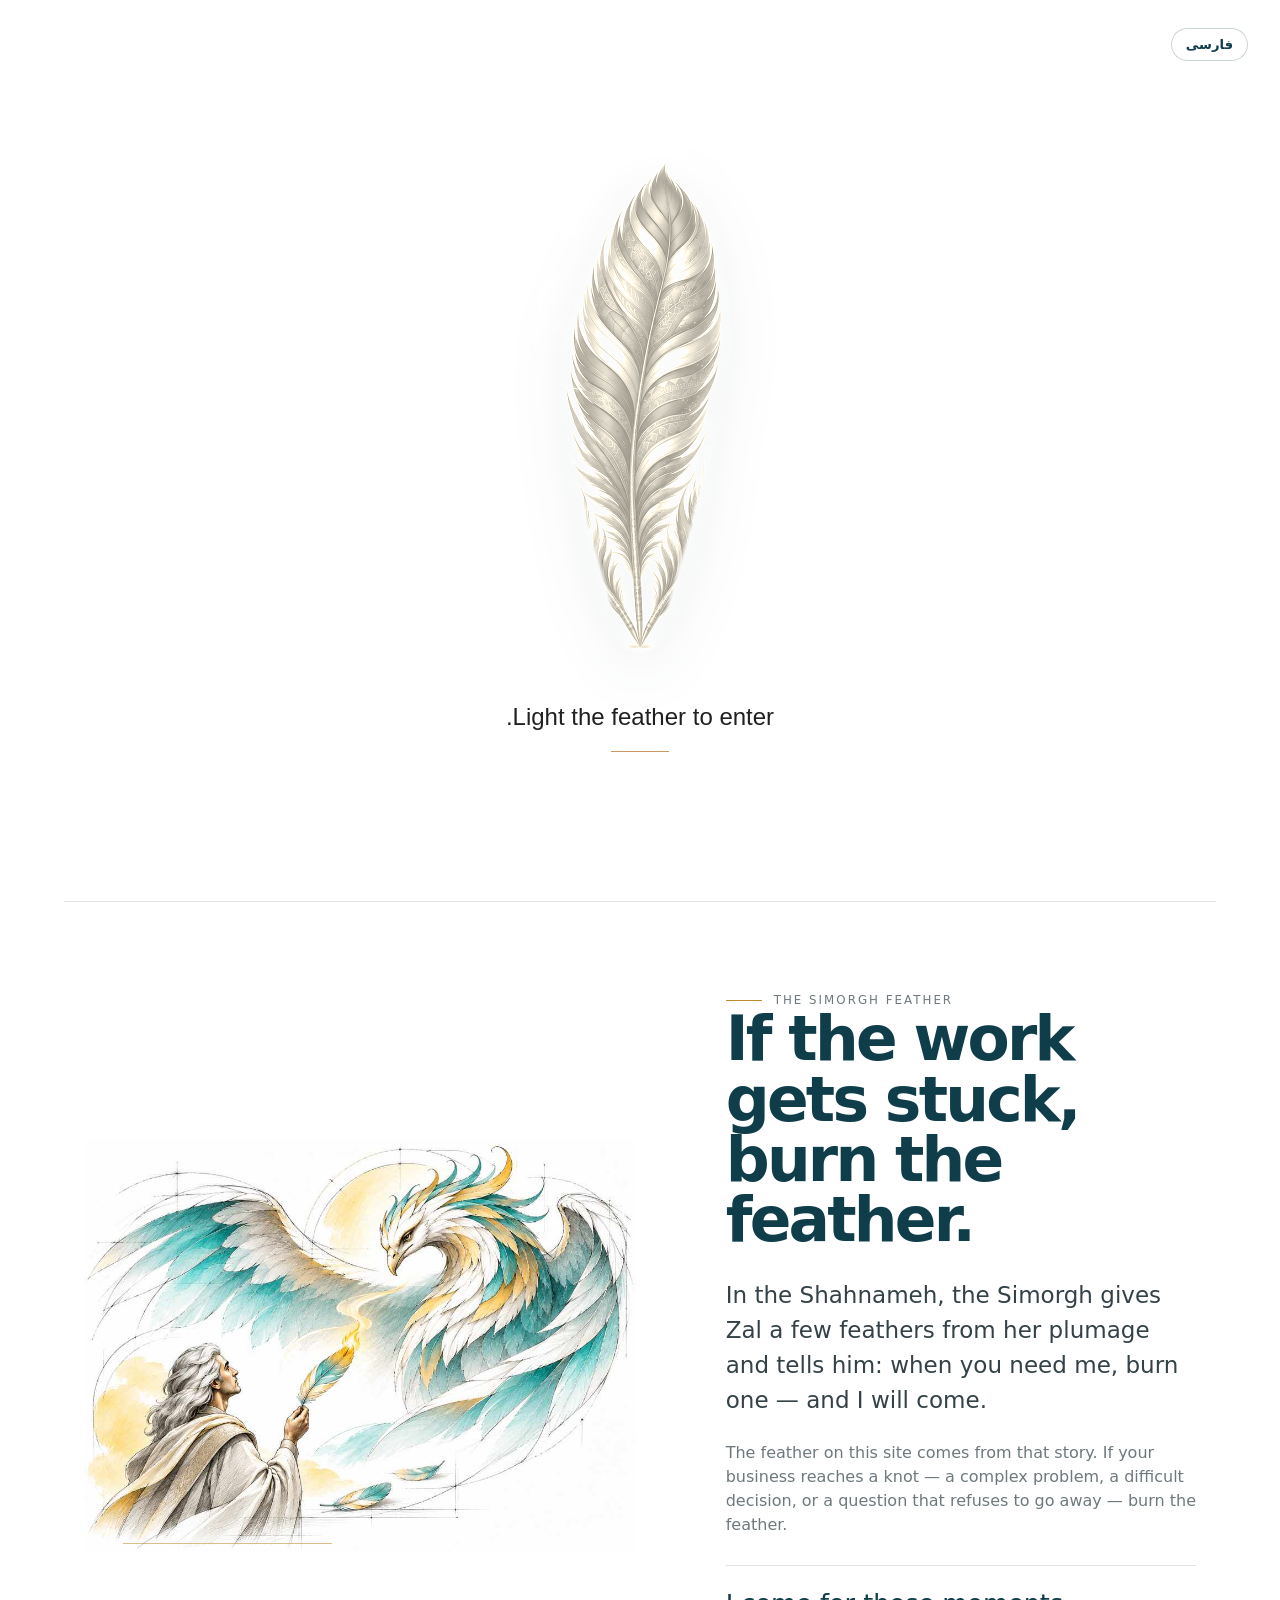
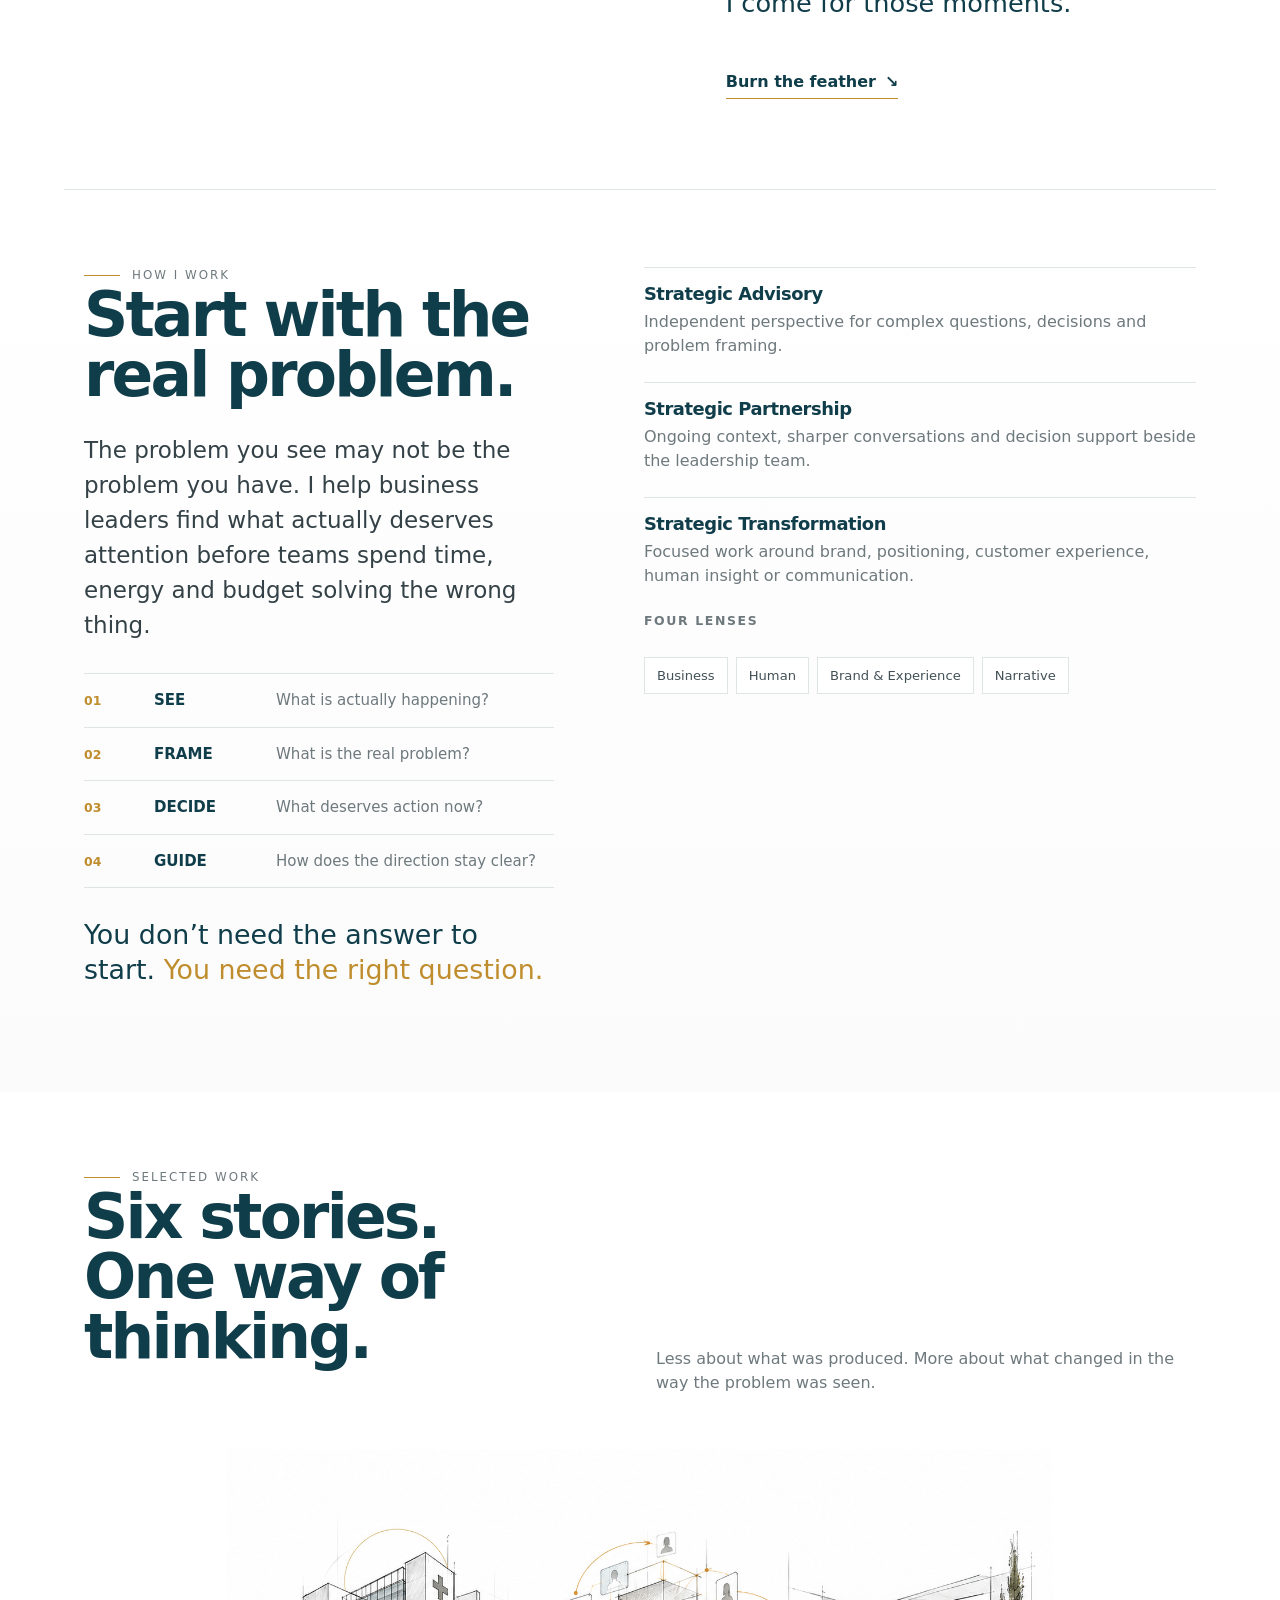
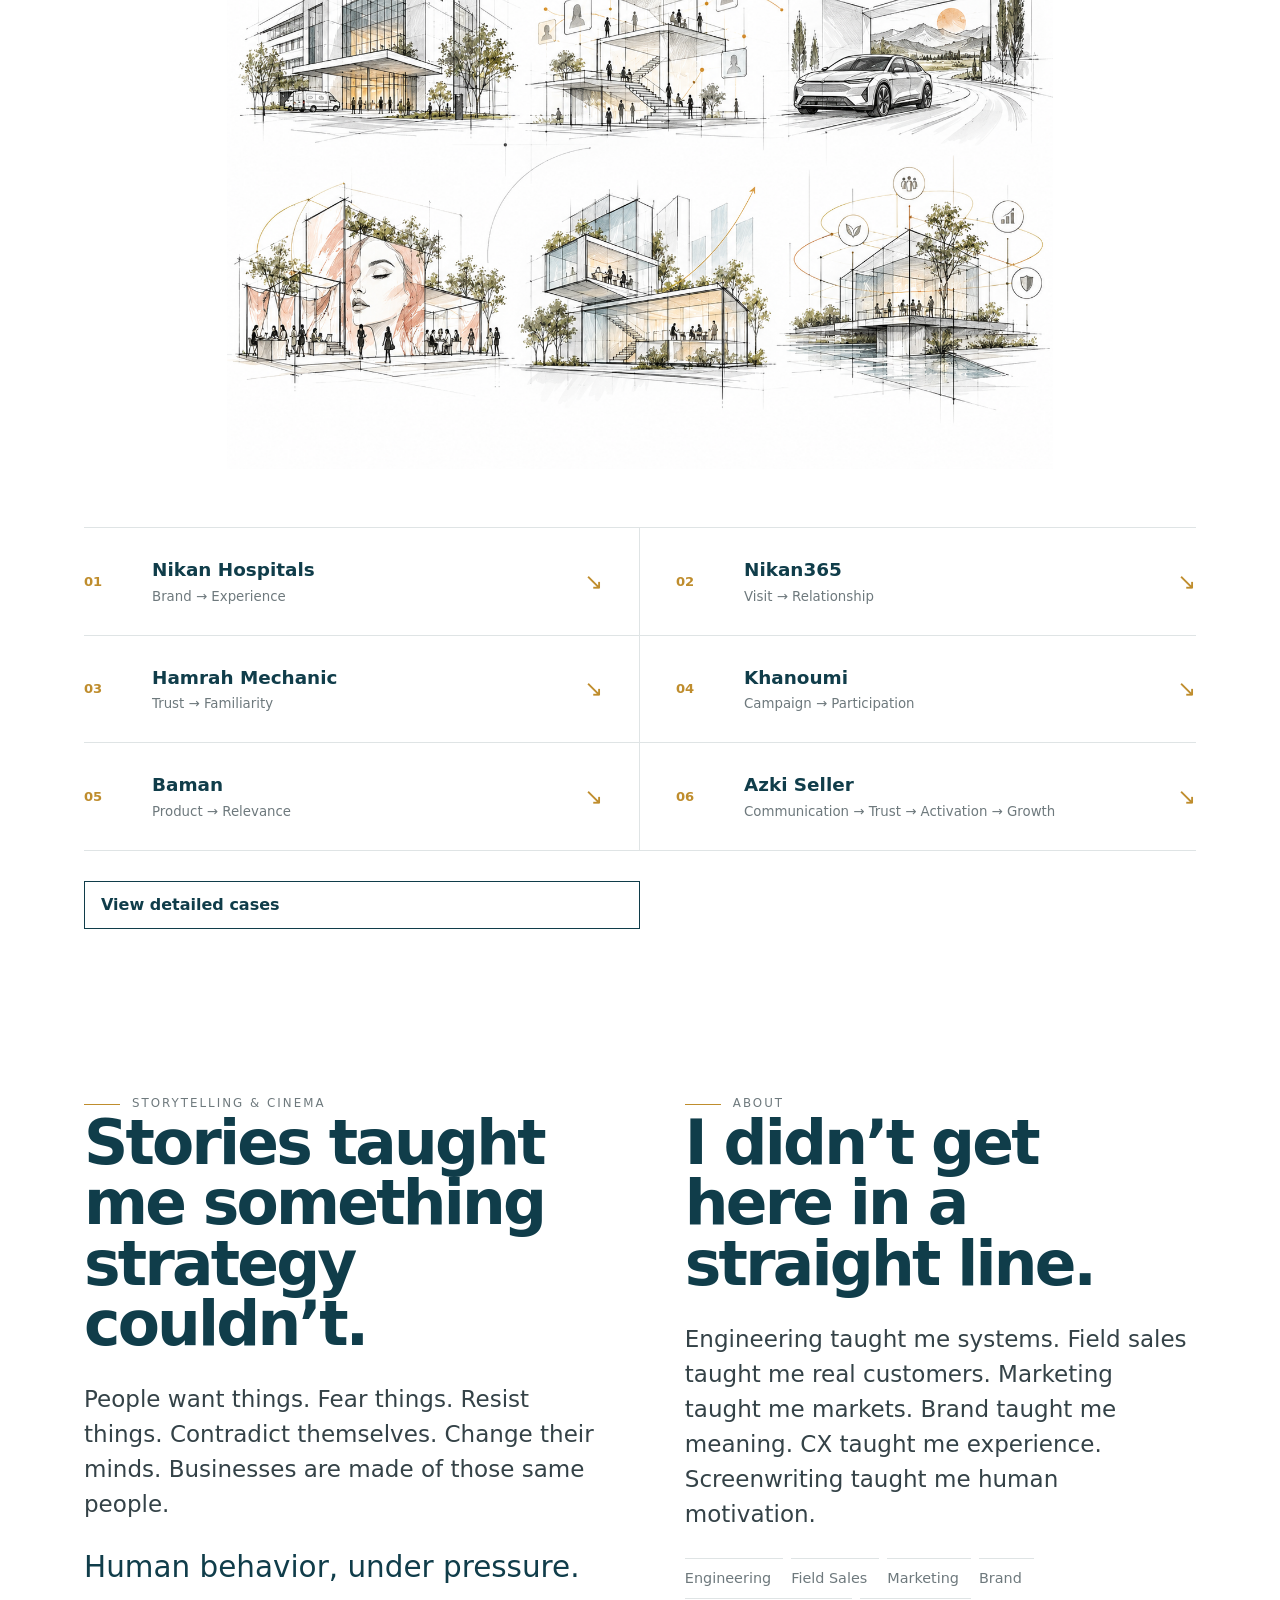
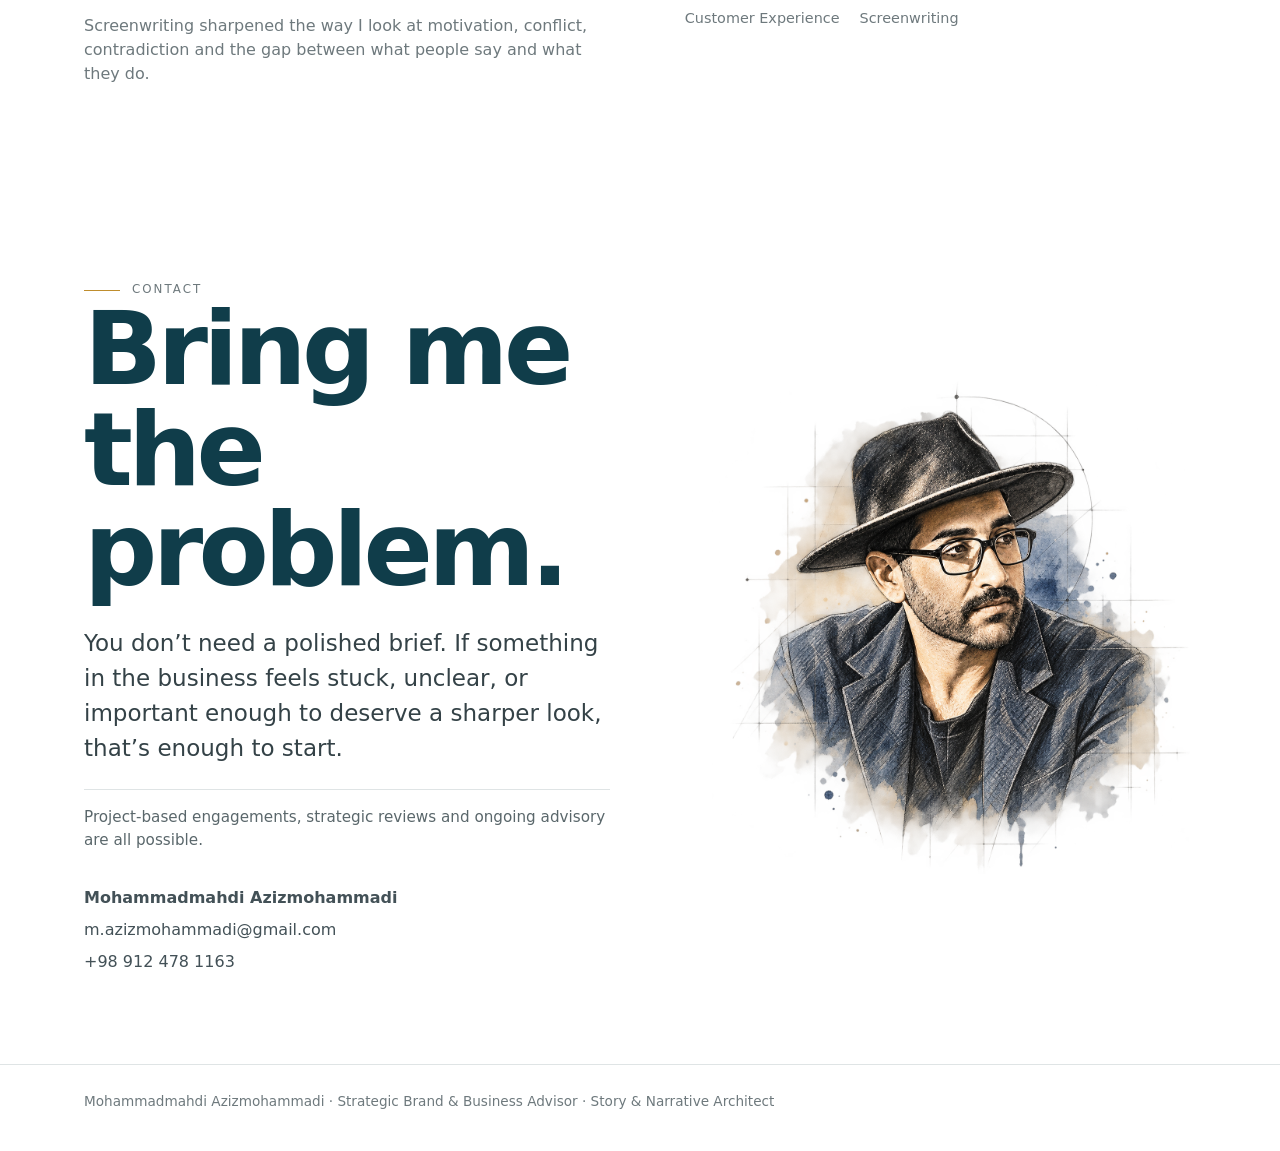
==== index.html @ 8dafb2c1 "Add portfolio button to site navigation" ====
<!DOCTYPE html>
<html dir="ltr" lang="en">
<head>
<meta charset="utf-8"/>
<meta content="width=device-width, initial-scale=1" name="viewport"/>
<meta content="no-store, no-cache, must-revalidate, max-age=0" http-equiv="Cache-Control"/>
<meta content="Mohammadmahdi Azizmohammadi — Strategic Brand &amp; Business Advisor · Story &amp; Narrative Architect" name="description"/>
<title>Mohammadmahdi Azizmohammadi — Advisory</title>
<style>
    :root{
      --bg:#ffffff;
      --ink:#103d4a;
      --body:#1f2b2f;
      --muted:#6e797d;
      --line:#dfe4e5;
      --gold:#bf8d2d;
      --soft:#f7f8f8;
      --max:1240px;
      --pad:clamp(24px,5vw,72px);
      --h1:clamp(3.35rem,8vw,7.7rem);
      --h2:clamp(2.15rem,4.8vw,5rem);
      --h3:clamp(1.5rem,2.4vw,2.45rem);
      --body-size:clamp(1rem,1.3vw,1.2rem);
    }
    *{box-sizing:border-box}
    html{scroll-behavior:smooth}
    body{margin:0;background:var(--bg);color:var(--body);font-family:"IBM Plex Sans",system-ui,-apple-system,BlinkMacSystemFont,"Segoe UI",sans-serif;line-height:1.5}
    a{color:inherit;text-decoration:none}
    img{max-width:100%;display:block}
    .shell{max-width:var(--max);margin:0 auto;padding-left:var(--pad);padding-right:var(--pad)}
    .eyebrow{font-size:.74rem;letter-spacing:.17em;text-transform:uppercase;color:var(--muted);font-weight:500;display:flex;align-items:center;gap:12px}
    .eyebrow:before{content:"";width:36px;height:1px;background:var(--gold);display:inline-block}
    .gold{color:var(--gold)}
    .muted{color:var(--muted)}
    .label{font-size:.78rem;letter-spacing:.13em;text-transform:uppercase;color:var(--muted);font-weight:600}
    .lead{font-size:clamp(1.15rem,1.8vw,1.55rem);max-width:680px;color:#344247;line-height:1.52}
    .bigquote{font-size:clamp(1.7rem,3vw,3rem);font-weight:500;line-height:1.18;color:var(--ink);max-width:920px}
    .divider{height:1px;background:var(--line);margin:0 var(--pad)}
    header{position:sticky;top:0;z-index:20;background:rgba(255,255,255,.92);backdrop-filter:blur(12px);border-bottom:1px solid rgba(223,228,229,.7)}
    .nav{height:74px;display:flex;align-items:center;justify-content:space-between}
    .brand{font-weight:600;color:var(--ink);letter-spacing:.08em;font-size:1rem}
    .navlinks{display:flex;gap:26px;align-items:center;font-size:.9rem;color:#45545a}
    .navlinks a:hover{color:var(--ink)}
    .portfolio-btn{display:inline-flex;align-items:center;justify-content:center;min-height:38px;padding:9px 14px;border:1px solid rgba(16,61,74,.28);border-radius:999px;color:var(--ink);font-size:.82rem;font-weight:600;letter-spacing:.04em;white-space:nowrap;transition:.2s ease}
    .portfolio-btn:hover{background:var(--ink);color:#fff;border-color:var(--ink);transform:translateY(-1px)}
    .menu{display:none;border:0;background:none;font:inherit;color:var(--ink);font-weight:600}

    section{padding:clamp(56px,7vw,96px) 0;position:relative;overflow:hidden}
    .hero{min-height:calc(100vh - 74px);display:flex;align-items:center;padding-top:clamp(70px,7vw,110px)}
    .hero-grid{display:grid;grid-template-columns:1.05fr .95fr;gap:clamp(36px,6vw,86px);align-items:center}
    h1,h2,h3,p{margin-top:0}
    h1{font-size:var(--h1);line-height:.91;letter-spacing:-.055em;color:var(--ink);margin-bottom:30px;font-weight:600}
    h2{font-size:var(--h2);line-height:.98;letter-spacing:-.045em;color:var(--ink);font-weight:600;margin-bottom:28px}
    h3{font-size:var(--h3);line-height:1.06;letter-spacing:-.025em;color:var(--ink);font-weight:600;margin-bottom:16px}
    .hero .lead{max-width:610px}
    .hero-meta{display:flex;gap:18px;flex-wrap:wrap;margin-top:30px;font-size:.9rem;color:var(--muted)}
    .availability{margin-top:40px;display:flex;gap:10px;align-items:center;font-size:.9rem;color:#4b585d}
    .dots{letter-spacing:.22em;color:var(--ink);font-size:1rem}
    .hero-art{position:relative}
    .hero-art:after{content:"";position:absolute;right:-7%;bottom:4%;width:42%;height:1px;background:var(--gold);opacity:.65}
    .hero-art img{width:100%;mix-blend-mode:multiply}

    .statement-grid{display:grid;grid-template-columns:.95fr 1.05fr;gap:clamp(46px,7vw,100px);align-items:start}
    .problems{margin-top:42px;border-top:1px solid var(--line)}
    .problem-row{display:grid;grid-template-columns:60px 1fr 1.15fr;gap:20px;padding:24px 0;border-bottom:1px solid var(--line);align-items:start}
    .problem-row .num{color:var(--gold);font-weight:600;font-size:.9rem}
    .problem-row strong{font-size:1.05rem;color:var(--ink)}
    .problem-row p{margin:0;color:var(--muted)}

    .advisory-grid{display:grid;grid-template-columns:1fr 1fr;gap:clamp(46px,7vw,110px);align-items:center}
    .offer-list{margin-top:38px}
    .offer{padding:22px 0;border-bottom:1px solid var(--line)}
    .offer:first-child{border-top:1px solid var(--line)}
    .offer h3{font-size:1.25rem;margin:0 0 6px}
    .offer p{color:var(--muted);margin:0;max-width:560px}
    .art img{mix-blend-mode:multiply;width:100%}

    .philosophy{background:linear-gradient(180deg,#fff,#fbfbfb)}
    .philosophy .bigquote{margin-bottom:42px}
    .fit-grid{display:grid;grid-template-columns:1fr 1fr;gap:30px 80px;margin-top:44px}
    .fit-item{border-top:1px solid var(--line);padding-top:14px;color:#3a484d}
    .fit-item span{color:var(--gold);font-weight:600;margin-right:8px}

    .method-grid{display:grid;grid-template-columns:.9fr 1.1fr;gap:clamp(50px,8vw,120px);align-items:center}
    .steps{margin-top:35px}
    .step{display:grid;grid-template-columns:56px 140px 1fr;gap:12px;padding:16px 0;border-bottom:1px solid var(--line);align-items:baseline}
    .step .n{color:var(--gold);font-size:.82rem;font-weight:600}
    .step strong{color:var(--ink)}
    .step span:last-child{color:var(--muted)}

    .lenses-grid{display:grid;grid-template-columns:1fr 1fr;gap:18px;margin-top:42px}
    .lens{padding:24px;border:1px solid var(--line);min-height:142px;background:#fff}
    .lens h3{font-size:1.25rem;margin-bottom:6px}
    .lens p{color:var(--muted);margin:0}

    .three-grid{display:grid;grid-template-columns:.85fr 1.15fr;gap:clamp(50px,7vw,100px);align-items:center}
    .three-copy ul{list-style:none;padding:0;margin:28px 0 0}
    .three-copy li{padding:10px 0;color:#3e4b50}
    .three-copy li:before{content:"—";color:var(--gold);margin-right:10px}

    .story-grid,.about-grid{display:grid;grid-template-columns:1fr 1fr;gap:clamp(50px,8vw,110px);align-items:center}
    .story-copy .bigquote{font-size:clamp(1.55rem,2.4vw,2.55rem)}
    .journey{margin-top:34px;display:grid;grid-template-columns:repeat(2,minmax(0,1fr));gap:8px 32px}
    .journey div{padding:12px 0;border-bottom:1px solid var(--line)}
    .journey strong{display:block;color:var(--ink)}
    .journey span{color:var(--muted);font-size:.93rem}

    .work-head{display:flex;align-items:end;justify-content:space-between;gap:30px;margin-bottom:54px}
    .work-head p{max-width:540px;color:var(--muted);margin:0}
    .work-art{margin:0 0 58px}
    .work-art img{width:100%;max-height:620px;object-fit:contain;mix-blend-mode:multiply}
    .work-list{display:grid;grid-template-columns:repeat(2,minmax(0,1fr));border-top:1px solid var(--line)}
    .work-link{padding:28px 0;border-bottom:1px solid var(--line);display:grid;grid-template-columns:50px 1fr auto;gap:18px;align-items:center}
    .work-link:nth-child(odd){padding-right:36px;border-right:1px solid var(--line)}
    .work-link:nth-child(even){padding-left:36px}
    .work-link .num{color:var(--gold);font-size:.82rem;font-weight:600}
    .work-link strong{color:var(--ink);font-size:1.15rem}
    .work-link small{display:block;color:var(--muted);margin-top:3px}
    .arrow{color:var(--gold);font-size:1.4rem}

    .case{border-top:1px solid var(--line)}
    .case-grid{display:grid;grid-template-columns:.82fr 1.18fr;gap:clamp(48px,7vw,100px);align-items:center}
    .case:nth-of-type(even) .case-grid{grid-template-columns:1.08fr .92fr}
    .case:nth-of-type(even) .case-art{order:1}
    .case:nth-of-type(even) .case-copy{order:2}
    .case-art img{mix-blend-mode:multiply;width:100%;max-height:580px;object-fit:contain}
    .case-shift{font-size:1rem;color:var(--gold);font-weight:500;margin:7px 0 30px}
    .triad{margin-top:28px}
    .triad-row{display:grid;grid-template-columns:130px 1fr;gap:18px;padding:14px 0;border-top:1px solid var(--line)}
    .triad-row .label{color:var(--gold)}
    .role{margin-top:28px;padding-top:18px;border-top:1px solid var(--line);display:grid;grid-template-columns:90px 1fr;gap:10px 18px;font-size:.92rem}
    .role .label{font-size:.7rem}
    .role div:nth-child(even){color:#435157}
    .metrics{margin-top:32px;display:grid;grid-template-columns:repeat(3,1fr);gap:12px}
    .metric{padding:16px 0;border-top:2px solid var(--ink)}
    .metric b{display:block;font-size:1.5rem;color:var(--ink);letter-spacing:-.03em}
    .metric span{font-size:.82rem;color:var(--muted)}

    .azki-intro{padding-bottom:70px}
    .azki-intro h2{max-width:780px}
    .azki-chain{font-size:clamp(1.15rem,2vw,1.8rem);color:var(--gold);font-weight:500;letter-spacing:-.02em;margin-top:28px}
    .azki-frame{margin-top:50px;display:grid;grid-template-columns:1.05fr .95fr;gap:50px;align-items:center}
    .azki-frame img{mix-blend-mode:multiply;width:100%}
    .azki-block{border-top:1px solid var(--line);padding:28px 0}
    .azki-block h3{margin-bottom:12px}
    .azki-block p{color:var(--muted);margin-bottom:0}
    .engine-list{display:grid;grid-template-columns:repeat(5,1fr);gap:8px;margin-top:34px}
    .engine{border-top:2px solid var(--ink);padding-top:13px}
    .engine .n{font-size:.75rem;color:var(--gold);font-weight:600}
    .engine strong{font-size:.96rem;display:block;margin:7px 0;color:var(--ink)}
    .engine small{color:var(--muted)}

    .lesson{background:var(--soft)}
    .lesson-list{margin-top:42px;max-width:980px}
    .lesson-row{display:grid;grid-template-columns:70px 1fr;gap:20px;padding:24px 0;border-top:1px solid #d8dddd;font-size:clamp(1.1rem,1.8vw,1.45rem)}
    .lesson-row .n{color:var(--gold);font-size:.88rem;font-weight:600;padding-top:4px}

    .contact{min-height:86vh;display:flex;align-items:center}
    .contact-grid{display:grid;grid-template-columns:1fr .92fr;gap:clamp(50px,8vw,110px);align-items:center;width:100%}
    .contact h2{font-size:clamp(3.4rem,8vw,8rem);max-width:720px;margin-bottom:26px}
    .contact-info{margin-top:34px;display:flex;flex-direction:column;gap:8px;color:#435157}
    .contact-art img{max-height:560px;object-fit:contain;mix-blend-mode:multiply}
    footer{padding:26px 0 40px;border-top:1px solid var(--line);color:var(--muted);font-size:.85rem}


    /* === Compact landing / Simorgh brand story === */
    .simorgh{padding-top:clamp(58px,7vw,92px);padding-bottom:clamp(58px,7vw,92px)}
    .simorgh-grid{display:grid;grid-template-columns:1.08fr .92fr;gap:clamp(42px,7vw,92px);align-items:center}
    .simorgh-art{position:relative}
    .simorgh-art:after{content:"";position:absolute;left:7%;bottom:2%;width:38%;height:1px;background:var(--gold);opacity:.55}
    .simorgh-art img{width:100%;max-height:690px;object-fit:contain;mix-blend-mode:multiply}
    .simorgh-copy .lead{max-width:620px}
    .simorgh-copy .myth-note{margin-top:22px;color:var(--muted);max-width:620px}
    .simorgh-copy .myth-line{margin-top:28px;padding-top:20px;border-top:1px solid var(--line);font-size:clamp(1.25rem,2vw,1.9rem);line-height:1.35;color:var(--ink);font-weight:500}
    .text-link{display:inline-flex;align-items:center;gap:9px;margin-top:24px;color:var(--ink);font-weight:600;border-bottom:1px solid var(--gold);padding-bottom:4px}
    .text-link:hover{color:var(--gold)}
    .compact-advisory{background:linear-gradient(180deg,#fff,#fbfbfb)}
    .compact-grid{display:grid;grid-template-columns:.92fr 1.08fr;gap:clamp(46px,7vw,92px);align-items:start}
    .compact-copy .lead{max-width:620px}
    .compact-points{margin-top:30px;border-top:1px solid var(--line)}
    .compact-point{display:grid;grid-template-columns:58px 110px 1fr;gap:12px;padding:15px 0;border-bottom:1px solid var(--line);align-items:baseline}
    .compact-point .n{color:var(--gold);font-size:.78rem;font-weight:600}
    .compact-point strong{color:var(--ink);font-size:.94rem}
    .compact-point span:last-child{color:var(--muted);font-size:.94rem}
    .compact-side{display:grid;grid-template-columns:1fr;gap:24px}
    .compact-card{padding-top:16px;border-top:1px solid var(--line)}
    .compact-card h3{font-size:1.12rem;margin-bottom:7px}
    .compact-card p{margin:0;color:var(--muted)}
    .lens-strip{display:flex;flex-wrap:wrap;gap:8px;margin-top:26px}
    .lens-pill{border:1px solid var(--line);padding:8px 12px;font-size:.82rem;color:#435157;background:#fff}
    .compact-quote{margin-top:30px;font-size:clamp(1.3rem,2.1vw,2.05rem);line-height:1.3;color:var(--ink);max-width:760px}
    .combined-story{padding-top:clamp(58px,7vw,92px);padding-bottom:clamp(58px,7vw,92px)}
    .combined-story-grid{display:grid;grid-template-columns:1fr 1fr;gap:clamp(42px,7vw,90px);align-items:start}
    .mini-journey{display:flex;flex-wrap:wrap;gap:8px;margin-top:26px}
    .mini-journey span{border-top:1px solid var(--line);padding:9px 12px 0 0;color:var(--muted);font-size:.9rem}
    .case-toggle{margin-top:30px;display:inline-flex;border:1px solid var(--ink);background:#fff;color:var(--ink);padding:11px 16px;font:inherit;font-weight:600;cursor:pointer}
    .case-toggle:hover{background:var(--ink);color:#fff}
    .case-details[hidden]{display:none!important}
    .case-details{border-top:1px solid var(--line)}
    .case-details-close{padding:28px var(--pad) 0;max-width:var(--max);margin:0 auto}
    .case-details-close button{border:0;background:none;color:var(--muted);font:inherit;cursor:pointer;padding:0;border-bottom:1px solid var(--line)}
    .case-details-close button:hover{color:var(--ink)}
    .work-link{cursor:pointer}
    .contact{min-height:auto}
    @media(max-width:900px){
      .simorgh-grid,.compact-grid,.combined-story-grid{grid-template-columns:1fr}
      .simorgh-art{max-width:680px;margin:0 auto}
      .simorgh-art img{max-height:560px}
      .compact-point{grid-template-columns:38px 92px 1fr}
    }
    @media(max-width:640px){
      .simorgh{padding-top:58px;padding-bottom:58px}
      .compact-point{grid-template-columns:34px 1fr;gap:6px 10px}
      .compact-point .n{grid-row:1 / span 2}
      .compact-point span:last-child{grid-column:2}
      .mini-journey{gap:6px 10px}
    }

    .reveal{opacity:0;transform:translateY(18px);transition:opacity .7s ease,transform .7s ease}
    .reveal.in{opacity:1;transform:none}
    @media(max-width:900px){
      .navlinks{display:none;position:absolute;top:74px;left:0;right:0;background:#fff;border-bottom:1px solid var(--line);padding:22px var(--pad);flex-direction:column;align-items:flex-start}
      .navlinks.open{display:flex}.menu{display:block}
      .hero{min-height:auto}
      .hero-grid,.statement-grid,.advisory-grid,.method-grid,.three-grid,.story-grid,.about-grid,.case-grid,.azki-frame,.contact-grid{grid-template-columns:1fr}
      .case:nth-of-type(even) .case-art,.case:nth-of-type(even) .case-copy{order:initial}
      .hero-art{max-width:680px;margin:10px auto 0}
      .problem-row{grid-template-columns:44px 1fr}.problem-row p{grid-column:2}
      .fit-grid,.lenses-grid,.work-list{grid-template-columns:1fr}
      .work-link:nth-child(odd){border-right:0;padding-right:0}.work-link:nth-child(even){padding-left:0}
      .metrics{grid-template-columns:1fr 1fr 1fr}
      .engine-list{grid-template-columns:1fr 1fr}
      .work-head{align-items:start;flex-direction:column}
    }
    @media(max-width:600px){
      .hero-meta{display:block}.hero-meta span{display:block;margin-bottom:6px}
      .step{grid-template-columns:40px 100px 1fr;font-size:.92rem}
      .metrics{grid-template-columns:1fr}
      .engine-list{grid-template-columns:1fr}
      .journey{grid-template-columns:1fr}
      .triad-row{grid-template-columns:1fr;gap:5px}
      .role{grid-template-columns:1fr;gap:4px}
    }
  

/* === Mobile responsive refinement === */
@media (max-width: 900px){
  :root{
    --pad: clamp(20px, 5vw, 34px);
    --h1: clamp(3.1rem, 11vw, 5rem);
    --h2: clamp(2.2rem, 8vw, 3.7rem);
    --h3: clamp(1.45rem, 5.6vw, 2.15rem);
    --body-size: 1rem;
  }
  body{overflow-x:hidden}
  header{backdrop-filter:blur(16px);-webkit-backdrop-filter:blur(16px)}
  .nav{height:68px}
  .brand{font-size:.9rem;letter-spacing:.07em;white-space:nowrap}
  .menu{font-size:.85rem;letter-spacing:.08em;padding:10px 0}
  .navlinks{top:68px;gap:16px;padding-top:18px;padding-bottom:22px;box-shadow:0 14px 30px rgba(10,35,45,.06)}
  .navlinks a{font-size:1rem;width:100%;padding:5px 0}

  section{padding:84px 0}
  .hero{padding-top:54px;padding-bottom:74px;min-height:auto;align-items:flex-start}
  .hero-grid,.statement-grid,.advisory-grid,.method-grid,.three-grid,.story-grid,.about-grid,.case-grid,.azki-frame,.contact-grid{gap:38px}
  .hero-grid{align-items:start}
  h1{line-height:.92;letter-spacing:-.05em;margin-bottom:24px}
  h2{line-height:1;letter-spacing:-.04em;margin-bottom:22px}
  h3{line-height:1.08}
  .lead{font-size:1.08rem;line-height:1.58}
  .bigquote{font-size:clamp(1.8rem,6.5vw,2.6rem);line-height:1.2}
  .eyebrow{font-size:.66rem;letter-spacing:.15em;gap:10px}
  .eyebrow:before{width:28px}
  .hero-meta{gap:8px 14px;margin-top:24px;font-size:.84rem}
  .availability{margin-top:28px;font-size:.86rem;align-items:flex-start}
  .hero-art{width:100%;max-width:620px;margin:6px auto 0}
  .hero-art:after{right:0;width:30%}
  .hero-art img{max-height:520px;object-fit:contain;margin:0 auto}

  .statement-grid{align-items:start}
  .problems{margin-top:26px}
  .problem-row{grid-template-columns:34px minmax(0,1fr);gap:10px 12px;padding:20px 0}
  .problem-row strong{font-size:1rem;line-height:1.35}
  .problem-row p{grid-column:2;font-size:.94rem;line-height:1.55}

  .advisory-grid,.method-grid,.three-grid,.story-grid,.about-grid,.case-grid,.azki-frame,.contact-grid{align-items:start}
  .offer-list{margin-top:24px}
  .offer{padding:18px 0}
  .offer h3{font-size:1.18rem}
  .art{width:100%;max-width:620px;margin:2px auto 0}
  .art img{max-height:520px;object-fit:contain;margin:0 auto}

  .philosophy .bigquote{margin-bottom:30px}
  .fit-grid{gap:0;margin-top:28px}
  .fit-item{padding:16px 0}

  .steps{margin-top:24px}
  .step{grid-template-columns:36px minmax(0,1fr);gap:8px 12px;padding:15px 0;align-items:start}
  .step .n{grid-column:1;grid-row:1 / span 2;padding-top:2px}
  .step strong{grid-column:2;font-size:1rem}
  .step span:last-child{grid-column:2;font-size:.93rem;line-height:1.5}

  .lenses-grid{gap:12px;margin-top:28px}
  .lens{min-height:auto;padding:20px}
  .lens h3{font-size:1.12rem}

  .three-copy ul{margin-top:22px}
  .three-copy li{padding:8px 0}

  .journey{gap:0}
  .journey div{padding:14px 0}

  .work-head{margin-bottom:32px;gap:14px}
  .work-art{margin:0 0 34px}
  .work-art img{max-height:480px}
  .work-link{padding:20px 0;grid-template-columns:34px minmax(0,1fr) 24px;gap:12px}
  .work-link strong{font-size:1.05rem}
  .work-link small{font-size:.86rem;line-height:1.35}

  .case{scroll-margin-top:68px}
  .case-grid{gap:30px}
  .case-art{max-width:620px;margin:0 auto;width:100%}
  .case-art img{max-height:460px}
  .case-shift{margin-bottom:22px}
  .triad{margin-top:20px}
  .triad-row{grid-template-columns:110px minmax(0,1fr);gap:12px;padding:12px 0}
  .role{margin-top:22px;padding-top:14px}
  .metrics{margin-top:24px;gap:10px}
  .metric{padding:13px 0}
  .metric b{font-size:1.35rem}

  .azki-intro{padding-bottom:54px}
  .azki-chain{margin-top:22px;line-height:1.35}
  .azki-frame{margin-top:34px}
  .azki-frame img{max-height:500px;object-fit:contain;margin:0 auto}
  .azki-block{padding:22px 0}
  .engine-list{margin-top:24px;gap:12px 18px}
  .engine{padding-top:10px}

  .lesson-list{margin-top:28px}
  .lesson-row{grid-template-columns:38px minmax(0,1fr);gap:12px;padding:20px 0;font-size:1.05rem;line-height:1.45}

  .contact{min-height:auto;padding-top:92px;padding-bottom:92px}
  .contact h2{font-size:clamp(3rem,12vw,5.8rem);line-height:.92}
  .contact-info{margin-top:26px;font-size:.96rem}
  .contact-art{max-width:580px;margin:0 auto;width:100%}
  .contact-art img{max-height:470px;margin:0 auto}
  footer{padding:22px 0 30px}
}

@media (max-width: 640px){
  :root{
    --pad: 20px;
    --h1: clamp(2.85rem, 13vw, 4.15rem);
    --h2: clamp(2.05rem, 10vw, 3.15rem);
    --h3: clamp(1.35rem, 7vw, 1.9rem);
  }
  section{padding:68px 0}
  .hero{padding-top:42px;padding-bottom:62px}
  .shell{width:100%}
  h1{margin-bottom:20px}
  h2{margin-bottom:18px}
  .lead{font-size:1.03rem}
  .hero-meta{display:grid;grid-template-columns:1fr;gap:5px;margin-top:20px}
  .hero-meta span{margin:0}
  .availability{margin-top:22px;gap:8px;line-height:1.35}
  .hero-art img,.art img,.case-art img,.azki-frame img,.contact-art img{max-height:none;width:100%;height:auto}

  .problem-row{padding:17px 0}
  .fit-item{font-size:.95rem}
  .lenses-grid{grid-template-columns:1fr}
  .journey{grid-template-columns:1fr}
  .work-list{grid-template-columns:1fr}
  .work-link:nth-child(odd),.work-link:nth-child(even){padding-left:0;padding-right:0;border-right:0}
  .work-link{grid-template-columns:30px minmax(0,1fr) 20px}

  .triad-row{grid-template-columns:1fr;gap:5px}
  .triad-row .label{margin-bottom:2px}
  .role{grid-template-columns:1fr;gap:3px}
  .role .label{margin-top:8px}
  .metrics{grid-template-columns:repeat(3,minmax(0,1fr));gap:8px}
  .metric{min-width:0}
  .metric b{font-size:1.15rem;line-height:1.15;overflow-wrap:anywhere}
  .metric span{font-size:.74rem;line-height:1.32}

  .engine-list{grid-template-columns:1fr 1fr}
  .engine strong{font-size:.9rem}
  .engine small{font-size:.78rem;line-height:1.35;display:block}

  .lesson-row{font-size:1rem}
  .contact h2{font-size:clamp(2.8rem,14vw,4.4rem)}
}

@media (max-width: 420px){
  :root{--pad:18px}
  .brand{font-size:.82rem}
  .menu{font-size:.78rem}
  section{padding:60px 0}
  .hero{padding-top:34px;padding-bottom:56px}
  .eyebrow{font-size:.62rem}
  .lead{font-size:1rem}
  .metrics{grid-template-columns:1fr}
  .metric{display:grid;grid-template-columns:100px 1fr;gap:12px;align-items:start;border-top-width:1px}
  .metric b{font-size:1.2rem}
  .metric span{font-size:.8rem;padding-top:2px}
  .engine-list{grid-template-columns:1fr}
  .lesson-row{grid-template-columns:30px minmax(0,1fr);gap:10px}
  .contact-info{overflow-wrap:anywhere}
}


/* ===== PAGE 0 / INTRO — SINGLE FEATHER / CANVAS BURN ===== */
body.intro-active{overflow:hidden;height:100vh}
.site-intro{position:fixed;inset:0;z-index:9999;background:#fff;color:#171717;overflow:hidden;display:grid;place-items:center;transition:opacity .8s ease,transform .8s cubic-bezier(.2,.72,.25,1),filter .8s ease}
.site-intro.exit{opacity:0;transform:scale(1.01);filter:brightness(1.025);pointer-events:none}
.feather-intro-wrap{width:min(760px,92vw);display:flex;flex-direction:column;align-items:center;justify-content:center;transform:translateY(-1vh);position:relative}
.feather-stage{width:min(350px,52vw);aspect-ratio:5/8;position:relative;isolation:isolate;background:transparent;filter:drop-shadow(0 18px 28px rgba(41,49,54,.08))}
.feather-canvas{position:absolute;inset:0;width:100%;height:100%;display:block;opacity:1;filter:contrast(1.11) saturate(1.18) brightness(1.055) drop-shadow(0 0 10px rgba(255,255,255,.92))}
.feather-hit{position:absolute;z-index:4;border:0;background:transparent;cursor:pointer;padding:0;outline:none;-webkit-tap-highlight-color:transparent;left:18%;top:2%;width:64%;height:94%}
.feather-hit::after{content:"";position:absolute;inset:7% 8%;border-radius:50%;opacity:0;background:radial-gradient(circle,rgba(214,163,84,.12),rgba(214,163,84,0) 68%);transition:opacity .24s ease,transform .24s ease;transform:scale(.92);filter:blur(14px)}
.feather-hit:hover::after,.feather-hit:focus-visible::after{opacity:1;transform:scale(1.02)}
.feather-hit:focus-visible{outline:1px solid rgba(174,111,39,.25);outline-offset:4px}
.intro-instruction{margin-top:9px;font-family:Tahoma,"Segoe UI",sans-serif;direction:rtl;text-align:center;font-size:clamp(1.08rem,2vw,1.5rem);font-weight:400;letter-spacing:0;color:#202020}
.intro-instruction::after{content:"";display:block;width:58px;height:1px;background:#b86e2d;margin:16px auto 0;opacity:.72}
.site-intro.burning .intro-instruction{opacity:.33;transition:opacity .24s ease}
@media(max-width:760px){.feather-intro-wrap{width:94vw;transform:translateY(-2vh)}.feather-stage{width:min(300px,70vw)}.intro-instruction{font-size:clamp(1.03rem,5vw,1.32rem)}}
@media(max-height:680px){.feather-stage{width:min(270px,47vh)}.intro-instruction{margin-top:-3px}}


.hero-art.hero-thinking img{width:100%;max-height:640px;object-fit:contain;margin-inline:auto;mix-blend-mode:normal;filter:none}
.hero-art.hero-thinking:after{display:none}
@media(max-width:900px){.hero-art.hero-thinking img{max-height:520px}}

/* hero single-feather treatment */
.hero-art img[src*="single_feather"]{max-height:570px;object-fit:contain;margin-inline:auto;filter:contrast(1.12) saturate(1.12) brightness(1.04) drop-shadow(0 18px 26px rgba(41,49,54,.08));mix-blend-mode:normal}
.hero-art.single-feather:after{width:26%;right:5%;bottom:8%}
html[dir="rtl"] .hero-art.single-feather:after{right:auto;left:5%}
.feather-compact{display:flex;justify-content:center;align-items:center}
.feather-compact img{width:min(100%,340px);max-height:430px;object-fit:contain;margin-inline:auto;filter:contrast(1.12) saturate(1.12) brightness(1.04) drop-shadow(0 14px 22px rgba(41,49,54,.06));mix-blend-mode:normal}
.contact-note{margin-top:22px;padding-top:16px;border-top:1px solid var(--line);font-size:.95rem;color:#5a676b;max-width:600px}

/* ===== Compact vertical rhythm ===== */
section{padding:clamp(48px,6vw,86px) 0}
.hero{padding-top:clamp(52px,5vw,80px);padding-bottom:clamp(52px,6vw,88px)}
.azki-intro{padding-bottom:52px}
.contact{padding-top:clamp(62px,7vw,96px);padding-bottom:clamp(62px,7vw,96px)}
.ai-section{padding-top:clamp(44px,5vw,72px);padding-bottom:clamp(44px,5vw,72px)}
.ai-section .ai-art{width:100%;margin:0 auto;position:relative}
.ai-section .ai-art img{width:100%;height:auto;display:block;object-fit:contain}
@media (max-width:900px){
  section{padding:58px 0}
  .hero{padding-top:42px;padding-bottom:58px}
  .contact{padding-top:64px;padding-bottom:64px}
  .ai-section{padding:46px 0}
  .feather-compact img{width:min(78vw,290px);max-height:360px}
}
@media (max-width:640px){
  section{padding:50px 0}
  .hero{padding-top:36px;padding-bottom:50px}
  .contact{padding-top:56px;padding-bottom:56px}
  .ai-section{padding:40px 0}
}
@media (max-width:420px){
  section{padding:44px 0}
  .hero{padding-top:30px;padding-bottom:44px}
  .ai-section{padding:36px 0}
}


/* bilingual language controls */
.nav-actions{display:flex;align-items:center;gap:12px}
.lang-toggle{appearance:none;border:1px solid rgba(16,61,74,.22);background:rgba(255,255,255,.94);color:var(--ink);font:inherit;font-size:.82rem;font-weight:600;line-height:1;padding:9px 14px;border-radius:999px;cursor:pointer;transition:border-color .2s ease,background .2s ease,transform .2s ease;z-index:24}
.lang-toggle:hover{border-color:rgba(16,61,74,.5);background:#fff;transform:translateY(-1px)}
.intro-lang-toggle{position:absolute;top:28px;right:32px;z-index:30;min-width:66px}
html[dir="rtl"] body{direction:rtl;text-align:right;font-family:"Dana","Vazirmatn","IRANSansX",Tahoma,Arial,sans-serif;line-height:1.75}
html[dir="rtl"] .intro-lang-toggle{right:auto;left:32px}
html[dir="rtl"] .eyebrow,html[dir="rtl"] .label{letter-spacing:0;text-transform:none}
html[dir="rtl"] .brand{letter-spacing:0}
html[dir="rtl"] h1,html[dir="rtl"] h2,html[dir="rtl"] h3{letter-spacing:-.025em;line-height:1.18}
html[dir="rtl"] .hero-meta,html[dir="rtl"] .availability,html[dir="rtl"] .navlinks,html[dir="rtl"] .contact-info{direction:rtl}
html[dir="rtl"] .contact-info a[href^="mailto"],html[dir="rtl"] .contact-info a[href^="tel"]{direction:ltr;unicode-bidi:isolate;text-align:right}
html[dir="rtl"] .fit-item span{margin-right:0;margin-left:8px}
html[dir="rtl"] .hero-art:after{right:auto;left:-7%}
html[dir="rtl"] .intro-instruction{letter-spacing:0}
html[dir="rtl"] .problem-row,html[dir="rtl"] .lesson-row,html[dir="rtl"] .journey-step,html[dir="rtl"] .engine{direction:rtl}
@media(max-width:900px){.intro-lang-toggle{top:18px;right:18px}html[dir="rtl"] .intro-lang-toggle{right:auto;left:18px}.nav-actions{gap:8px}.lang-toggle{padding:8px 12px}}

/* === Persian editorial refinement v2 === */
html[dir="rtl"] .hero h1{
  font-size:clamp(2.7rem,5vw,4.6rem);
  line-height:1.14;
  letter-spacing:-.035em;
  margin-bottom:22px;
}
@media (min-width:901px){
  html[dir="rtl"] .hero h1{white-space:nowrap;}
}
html[dir="rtl"] .hero .lead{font-size:clamp(1.02rem,1.45vw,1.28rem);line-height:1.75;max-width:620px;}
html[dir="rtl"] .hero-meta{margin-top:22px;}
html[dir="rtl"] .availability{margin-top:26px;}
@media (min-width:901px) and (max-height:820px){
  html[dir="rtl"] .hero{min-height:calc(100vh - 74px);padding-top:34px;padding-bottom:34px;}
  html[dir="rtl"] .hero h1{font-size:clamp(2.5rem,4.25vw,3.9rem);margin-bottom:16px;}
  html[dir="rtl"] .hero .lead{font-size:1rem;line-height:1.65;}
  html[dir="rtl"] .hero-art img{max-height:58vh;object-fit:contain;}
  html[dir="rtl"] .hero-meta{margin-top:16px;}
  html[dir="rtl"] .availability{margin-top:18px;}
}
@media (max-width:900px){
  html[dir="rtl"] .hero h1{font-size:clamp(2.35rem,9.5vw,3.7rem);line-height:1.16;white-space:normal;}
}

</style>

<style>
/* RTL_REFINED_SCALE_V3 */
html[dir="rtl"]{--h1:clamp(2.65rem,5vw,4.55rem);--h2:clamp(1.9rem,3.35vw,3.15rem);--h3:clamp(1.25rem,1.9vw,1.75rem)}
html[dir="rtl"] h1,html[dir="rtl"] h2,html[dir="rtl"] h3{line-height:1.2;letter-spacing:-.025em}
html[dir="rtl"] h2{margin-bottom:20px;max-width:920px}
html[dir="rtl"] h3{margin-bottom:12px}
html[dir="rtl"] .hero h1{font-size:clamp(2.6rem,4.5vw,4.1rem);line-height:1.14;white-space:normal;max-width:760px;margin-bottom:18px}
html[dir="rtl"] .hero .lead{font-size:clamp(1rem,1.25vw,1.18rem);line-height:1.85;max-width:650px}
html[dir="rtl"] .bigquote,html[dir="rtl"] .story-copy .bigquote{font-size:clamp(1.45rem,2.15vw,2.05rem)!important;line-height:1.5}
html[dir="rtl"] .case-copy h2{font-size:clamp(1.85rem,3vw,2.85rem)}
html[dir="rtl"] .azki-intro h2,html[dir="rtl"] .azki-block h3{max-width:820px}
html[dir="rtl"] .contact h2{font-size:clamp(2rem,3.6vw,3.35rem);line-height:1.2;max-width:760px;margin-bottom:20px}
html[dir="rtl"] .work-head h2{font-size:clamp(1.9rem,3.2vw,3rem)}
html[dir="rtl"] .lead{line-height:1.8}
html[dir="rtl"] .problem-row strong{line-height:1.55}
html[dir="rtl"] .problem-row p,html[dir="rtl"] .offer p,html[dir="rtl"] .triad-row span,html[dir="rtl"] .role,html[dir="rtl"] .lesson-row{line-height:1.85}
@media (max-width:760px){
html[dir="rtl"]{--h1:clamp(2.35rem,10vw,3.5rem);--h2:clamp(1.7rem,7vw,2.45rem);--h3:clamp(1.2rem,5.3vw,1.6rem)}
html[dir="rtl"] .hero h1{font-size:clamp(2.25rem,9vw,3.35rem);line-height:1.18}
html[dir="rtl"] .contact h2,html[dir="rtl"] .work-head h2,html[dir="rtl"] .case-copy h2{font-size:clamp(1.75rem,7.2vw,2.5rem);line-height:1.25}
html[dir="rtl"] .bigquote,html[dir="rtl"] .story-copy .bigquote{font-size:clamp(1.35rem,5.8vw,1.9rem)!important}
}
</style>

<style>
/* RTL_HEADING_SCALE_V4 */
html[dir="rtl"]{--h2:clamp(1.8rem,2.9vw,2.85rem);--h3:clamp(1.2rem,1.75vw,1.62rem)}
html[dir="rtl"] h2{font-size:var(--h2)!important;line-height:1.23!important;max-width:900px!important;margin-bottom:18px!important}
html[dir="rtl"] h3{font-size:var(--h3)!important;line-height:1.35!important}
html[dir="rtl"] .contact h2,html[dir="rtl"] .work-head h2,html[dir="rtl"] .case-copy h2,html[dir="rtl"] .azki-intro h2{font-size:var(--h2)!important;line-height:1.23!important;max-width:900px!important}
html[dir="rtl"] .hero h1{font-size:clamp(2.55rem,4.25vw,3.9rem)!important;line-height:1.16!important;max-width:760px!important}
@media(max-width:760px){
html[dir="rtl"]{--h2:clamp(1.65rem,6.7vw,2.2rem);--h3:clamp(1.15rem,5vw,1.48rem)}
html[dir="rtl"] .hero h1{font-size:clamp(2.15rem,8.5vw,3.05rem)!important;line-height:1.2!important}
}
</style>

<style>
/* HERO_ONE_VIEWPORT_V11 */
@media (min-width: 901px){
  .hero{
    height:calc(100vh - 74px);
    min-height:620px;
    max-height:900px;
    padding:12px 0 16px;
    display:flex;
    align-items:center;
  }
  .hero .shell{width:100%;max-width:1380px;}
  .hero-grid{
    height:100%;
    grid-template-columns:.78fr 1.22fr;
    gap:clamp(16px,2.6vw,42px);
    align-items:center;
  }
  .hero-grid>div:first-child{align-self:center;}
  .hero-art.hero-workshop{
    height:100%;
    display:flex;
    align-items:center;
    justify-content:flex-start;
    margin:0;
    max-width:none;
    overflow:visible;
  }
  .hero-art.hero-workshop:after{display:none;}
  .hero-art.hero-workshop img{
    width:min(100%,860px);
    max-width:860px;
    height:auto;
    max-height:calc(100vh - 92px);
    object-fit:contain;
    mix-blend-mode:normal;
    filter:none;
    transform:scale(1.14);
    transform-origin:center left;
  }
  html[dir="rtl"] .hero-art.hero-workshop img{transform-origin:center left;}
  .hero h1{margin-bottom:18px;}
  .hero .lead{font-size:clamp(1rem,1.18vw,1.15rem);line-height:1.62;}
  .hero-meta{margin-top:18px;}
  html[dir="rtl"] .hero h1{font-size:clamp(2.45rem,3.8vw,3.55rem)!important;line-height:1.14!important;max-width:690px!important;margin-bottom:14px!important;}
  html[dir="rtl"] .hero .lead{font-size:clamp(.96rem,1.06vw,1.08rem);line-height:1.72;max-width:620px;}
  html[dir="rtl"] .hero-meta{margin-top:14px;}
}
@media (min-width:901px) and (max-height:760px){
  .hero{min-height:0;height:calc(100vh - 74px);padding:8px 0 10px;}
  .hero-art.hero-workshop img{max-height:calc(100vh - 82px);width:min(100%,800px);max-width:800px;transform:scale(1.08);}
  .hero h1{font-size:clamp(2.8rem,5.2vw,4.9rem);margin-bottom:12px;}
  .hero .lead{font-size:.98rem;line-height:1.52;}
  .hero-meta{margin-top:12px;font-size:.82rem;}
  html[dir="rtl"] .hero h1{font-size:clamp(2.25rem,3.5vw,3.15rem)!important;}
  html[dir="rtl"] .hero .lead{font-size:.93rem;line-height:1.58;}
}
@media (max-width:900px){
  .hero-art.hero-workshop{max-width:760px;margin:0 auto;}
  .hero-art.hero-workshop:after{display:none;}
  .hero-art.hero-workshop img{width:100%;max-height:610px;object-fit:contain;mix-blend-mode:normal;filter:none;transform:none;}
}
</style>

<style>
/* MOBILE_LANDING_V12 — final responsive override */
@media (max-width: 900px){
  html,body{overflow-x:hidden}
  :root{--pad:clamp(18px,5vw,30px)}
  header{position:sticky;top:0}
  .nav{height:64px}
  .navlinks{
    top:64px;
    max-height:calc(100vh - 64px);
    overflow:auto;
    gap:10px;
    padding:18px var(--pad) 22px;
  }
  .navlinks a{padding:8px 0;font-size:.96rem}
  .nav-actions{gap:7px}
  .portfolio-btn{display:none}
  .lang-toggle{padding:8px 11px;font-size:.78rem}
  .menu{font-size:.78rem}
  .portfolio-mobile{display:none!important}
  @media(max-width:900px){
    .portfolio-mobile{
      display:flex!important;
      align-items:center;
      justify-content:center;
      min-height:44px;
      margin-top:6px;
      padding:10px 14px!important;
      border:1px solid var(--ink);
      color:var(--ink)!important;
      font-weight:600;
      font-size:.9rem!important;
    }
  }

  section{padding:54px 0}
  .divider{margin:0 var(--pad)}

  .hero{
    min-height:auto!important;
    height:auto!important;
    max-height:none!important;
    padding:34px 0 46px!important;
    display:block;
  }
  .hero-grid{
    grid-template-columns:1fr!important;
    height:auto!important;
    gap:24px!important;
  }
  .hero-grid>div:first-child{align-self:auto}
  .hero h1,
  html[dir="rtl"] .hero h1{
    font-size:clamp(2.2rem,10.5vw,3.35rem)!important;
    line-height:1.12!important;
    margin-bottom:16px!important;
    max-width:100%!important;
  }
  .hero .lead,
  html[dir="rtl"] .hero .lead{
    font-size:1rem!important;
    line-height:1.65!important;
    max-width:100%!important;
  }
  .hero-meta{
    margin-top:16px!important;
    display:flex!important;
    gap:7px 12px!important;
    flex-wrap:wrap!important;
    font-size:.78rem!important;
  }
  .hero-meta span{margin:0!important}
  .hero-art.hero-workshop{
    width:100%;
    max-width:540px!important;
    height:auto!important;
    margin:0 auto!important;
    overflow:hidden;
  }
  .hero-art.hero-workshop img{
    width:100%!important;
    max-width:100%!important;
    max-height:390px!important;
    object-fit:contain!important;
    transform:none!important;
  }

  .simorgh{padding:50px 0}
  .simorgh-grid{
    grid-template-columns:1fr!important;
    gap:24px!important;
    align-items:start;
  }
  .simorgh-copy{order:1}
  .simorgh-art{order:2;max-width:520px!important;margin:4px auto 0!important;width:100%}
  .simorgh-art:after{width:28%;left:8%}
  .simorgh-art img{
    width:100%;
    max-height:430px!important;
    object-fit:contain;
    margin:0 auto;
  }
  .simorgh-copy h2{
    font-size:clamp(1.85rem,7.5vw,2.55rem)!important;
    line-height:1.15!important;
    margin-bottom:17px!important;
  }
  html[dir="rtl"] .simorgh-copy h2{
    font-size:clamp(1.72rem,7.2vw,2.25rem)!important;
    line-height:1.3!important;
  }
  .simorgh-copy .lead{font-size:1rem;line-height:1.68}
  .simorgh-copy .myth-note{margin-top:16px;font-size:.95rem;line-height:1.7}
  .simorgh-copy .myth-line{
    margin-top:20px;
    padding-top:16px;
    font-size:1.22rem;
    line-height:1.45;
  }
  .text-link{
    margin-top:18px;
    min-height:44px;
    align-items:center;
    font-size:.95rem;
  }

  .compact-advisory{padding:50px 0}
  .compact-grid{grid-template-columns:1fr!important;gap:34px!important}
  .compact-copy .lead{font-size:1rem;line-height:1.68}
  .compact-points{margin-top:22px}
  .compact-point{
    grid-template-columns:32px 84px minmax(0,1fr)!important;
    gap:8px!important;
    padding:13px 0!important;
  }
  .compact-point .n{font-size:.72rem}
  .compact-point strong{font-size:.9rem}
  .compact-point span:last-child{font-size:.9rem;line-height:1.45}
  .compact-quote{
    margin-top:22px;
    font-size:1.24rem;
    line-height:1.45;
  }
  .compact-side{gap:0!important}
  .compact-card{padding:17px 0;border-top:1px solid var(--line)}
  .compact-card:last-of-type{border-bottom:1px solid var(--line)}
  .compact-card h3{font-size:1.05rem!important;margin-bottom:5px!important}
  .compact-card p{font-size:.91rem;line-height:1.55}
  .lens-strip{margin-top:16px;gap:7px}
  .lens-pill{padding:7px 10px;font-size:.78rem}

  #work{padding:50px 0}
  .work-head{
    margin-bottom:24px!important;
    gap:10px!important;
  }
  .work-head h2{margin-bottom:0!important}
  .work-head p{font-size:.92rem;line-height:1.55}
  .work-art{margin:0 0 24px!important}
  .work-art img{
    max-height:280px!important;
    object-fit:contain!important;
  }
  .work-list{grid-template-columns:1fr!important}
  .work-link,
  .work-link:nth-child(odd),
  .work-link:nth-child(even){
    padding:16px 0!important;
    border-right:0!important;
    grid-template-columns:28px minmax(0,1fr) 18px!important;
    gap:10px!important;
  }
  .work-link strong{font-size:1rem!important}
  .work-link small{font-size:.8rem!important;line-height:1.35}
  .arrow{font-size:1.1rem}
  .case-toggle{
    width:100%;
    justify-content:center;
    margin-top:22px;
    min-height:46px;
    padding:12px 16px;
  }

  .combined-story{padding:50px 0}
  .combined-story-grid{
    grid-template-columns:1fr!important;
    gap:38px!important;
  }
  .combined-story .lead{font-size:1rem;line-height:1.68}
  .combined-story .bigquote,
  html[dir="rtl"] .combined-story .bigquote{
    font-size:1.35rem!important;
    line-height:1.45!important;
    margin-top:20px!important;
  }
  .mini-journey{margin-top:18px;gap:6px 10px}
  .mini-journey span{
    font-size:.8rem;
    padding:7px 10px 0 0;
  }

  .case-details-close{padding:18px var(--pad) 0}
  .case-details-close button{min-height:42px}
  .case{padding:46px 0}
  .case-grid{grid-template-columns:1fr!important;gap:24px!important}
  .case-art{order:2!important;max-width:500px!important}
  .case-copy{order:1!important}
  .case-art img{max-height:340px!important}
  .case-shift{margin-bottom:18px}
  .triad{margin-top:16px}
  .triad-row{
    grid-template-columns:1fr!important;
    gap:4px!important;
    padding:11px 0!important;
  }
  .role{
    grid-template-columns:1fr!important;
    gap:3px!important;
    margin-top:18px!important;
    padding-top:12px!important;
  }
  .role .label{margin-top:8px}
  .metrics{
    grid-template-columns:1fr!important;
    gap:0!important;
    margin-top:18px!important;
  }
  .metric{
    display:grid!important;
    grid-template-columns:minmax(90px,120px) 1fr;
    gap:12px;
    align-items:start;
    padding:12px 0!important;
    border-top-width:1px!important;
  }
  .metric b{font-size:1.05rem!important;line-height:1.3}
  .metric span{font-size:.78rem!important;line-height:1.4}

  .azki-intro{padding:46px 0!important}
  .azki-frame{
    grid-template-columns:1fr!important;
    gap:24px!important;
    margin-top:24px!important;
  }
  .azki-frame img{max-height:340px!important}
  .azki-block{padding:17px 0!important}
  .engine-list{grid-template-columns:1fr 1fr!important;gap:12px 16px!important}
  .lesson-row{
    grid-template-columns:30px minmax(0,1fr)!important;
    gap:10px!important;
    padding:16px 0!important;
    font-size:.95rem!important;
  }

  .contact{
    min-height:auto!important;
    padding:52px 0 46px!important;
  }
  .contact-grid{grid-template-columns:1fr!important;gap:28px!important}
  .contact h2,
  html[dir="rtl"] .contact h2{
    font-size:clamp(2rem,9vw,2.8rem)!important;
    line-height:1.2!important;
    margin-bottom:16px!important;
  }
  .contact .lead{font-size:1rem;line-height:1.65}
  .contact-note{margin-top:16px;padding-top:13px;font-size:.9rem}
  .contact-info{margin-top:20px!important;font-size:.9rem!important}
  .contact-art{max-width:420px!important;margin:0 auto!important}
  .contact-art img{max-height:330px!important}
  footer{padding:18px 0 26px;font-size:.76rem;line-height:1.5}

  html[dir="rtl"] .navlinks{align-items:flex-end;text-align:right}
  html[dir="rtl"] .compact-point,
  html[dir="rtl"] .metric{direction:rtl}
}

@media (max-width: 640px){
  :root{--pad:18px}
  section{padding:46px 0}
  .hero{padding:28px 0 38px!important}
  .hero-art.hero-workshop img{max-height:330px!important}

  .simorgh{padding:44px 0}
  .simorgh-art img{max-height:360px!important}
  .simorgh-copy .myth-line{font-size:1.14rem}

  .compact-advisory{padding:44px 0}
  .compact-point{
    grid-template-columns:30px minmax(0,1fr)!important;
    gap:4px 9px!important;
  }
  .compact-point .n{grid-row:1 / span 2}
  .compact-point strong{grid-column:2}
  .compact-point span:last-child{grid-column:2}
  .lens-strip{gap:6px}
  .lens-pill{font-size:.75rem}

  .work-art img{max-height:230px!important}
  .work-head p{font-size:.88rem}

  .combined-story{padding:44px 0}
  .mini-journey span{font-size:.76rem}

  .engine-list{grid-template-columns:1fr!important}
  .contact-art img{max-height:290px!important}
}

@media (max-width: 420px){
  :root{--pad:16px}
  .brand{font-size:.76rem}
  .lang-toggle{padding:7px 9px;font-size:.72rem}
  .menu{font-size:.72rem}
  .hero h1,
  html[dir="rtl"] .hero h1{
    font-size:clamp(2rem,10vw,2.65rem)!important;
  }
  .hero-art.hero-workshop img{max-height:290px!important}
  .simorgh-art img{max-height:315px!important}
  .simorgh-copy h2,
  html[dir="rtl"] .simorgh-copy h2{
    font-size:1.7rem!important;
  }
  .case-toggle{font-size:.9rem}
}
</style>
</head>
<body class="intro-active">
<div aria-label="Enter website" class="site-intro" id="siteIntro"><button aria-label="Switch to Persian" class="lang-toggle intro-lang-toggle" data-lang-toggle="" type="button">فارسی</button>
<div class="feather-intro-wrap">
<div class="feather-stage" id="featherStage">
<canvas aria-label="White feather" class="feather-canvas" height="1120" id="burnCanvas" width="700"></canvas>
<button aria-label="Burn the feather" class="feather-hit" id="featherHit" type="button"></button>
</div>
<div class="intro-instruction">Light the feather to enter.</div>
</div>
</div>
<header>
<div class="shell nav">
<a class="brand" href="#top">MM / ADVISORY</a>

<nav class="navlinks">
<a href="#simorgh">Why the feather</a>
<a href="#advisory">Advisory</a>
<a href="#work">Work</a>
<a href="#story">Story &amp; About</a>
<a href="#contact">Contact</a>
<a class="portfolio-mobile" href="https://portfolio.azizmohammadii.ir/index-fa.html" target="_blank" rel="noopener noreferrer">PORTFOLIO ↗</a>
</nav>
<div class="nav-actions"><a class="portfolio-btn" href="https://portfolio.azizmohammadii.ir/index-fa.html" target="_blank" rel="noopener noreferrer">PORTFOLIO ↗</a><button aria-label="Switch to Persian" class="lang-toggle header-lang-toggle" data-lang-toggle="" type="button">فارسی</button><button aria-label="Toggle menu" class="menu">MENU</button></div></div>
</header>
<main id="top">
<section class="hero">
<div class="shell hero-grid">
<div class="reveal">
<div class="eyebrow">Advisory</div>
<h1>See clearly.<br/>Decide better.</h1>
<p class="lead">I help business leaders make sense of complex problems — finding what really matters before deciding what to do next.</p>
<div class="hero-meta"><span>Brand</span><span>Customer Experience</span><span>Creative Strategy</span><span>Human Insight</span></div>

</div>
<div class="hero-art hero-workshop reveal"><img alt="Creative workshop thinking illustration" src="assets/hero_sketch_workshop.png"/></div>
</div>
</section>
<div class="divider"></div>
<section class="simorgh" id="simorgh">
<div class="shell simorgh-grid">
<div class="simorgh-art reveal">
<img alt="Simorgh and Zal architectural sketch" src="assets/simorgh_section.jpg" onerror="this.onerror=null;this.src='assets/site_06.png'"/>
</div>
<div class="simorgh-copy reveal">
<div class="eyebrow">The Simorgh feather</div>
<h2>If the work gets stuck, burn the feather.</h2>
<p class="lead">In the Shahnameh, the Simorgh gives Zal a few feathers from her plumage and tells him: when you need me, burn one — and I will come.</p>
<p class="myth-note">The feather on this site comes from that story. If your business reaches a knot — a complex problem, a difficult decision, or a question that refuses to go away — burn the feather.</p>
<p class="myth-line">I come for those moments.</p>
<a class="text-link" href="#contact">Burn the feather <span aria-hidden="true">↘</span></a>
</div>
</div>
</section>
<div class="divider"></div>
<section class="compact-advisory" id="advisory">
<div class="shell compact-grid">
<div class="compact-copy reveal">
<div class="eyebrow">How I work</div>
<h2>Start with the real problem.</h2>
<p class="lead">The problem you see may not be the problem you have. I help business leaders find what actually deserves attention before teams spend time, energy and budget solving the wrong thing.</p>
<div class="compact-points">
<div class="compact-point"><span class="n">01</span><strong>SEE</strong><span>What is actually happening?</span></div>
<div class="compact-point"><span class="n">02</span><strong>FRAME</strong><span>What is the real problem?</span></div>
<div class="compact-point"><span class="n">03</span><strong>DECIDE</strong><span>What deserves action now?</span></div>
<div class="compact-point"><span class="n">04</span><strong>GUIDE</strong><span>How does the direction stay clear?</span></div>
</div>
<p class="compact-quote">You don’t need the answer to start. <span class="gold">You need the right question.</span></p>
</div>
<div class="compact-side reveal">
<div class="compact-card"><h3>Strategic Advisory</h3><p>Independent perspective for complex questions, decisions and problem framing.</p></div>
<div class="compact-card"><h3>Strategic Partnership</h3><p>Ongoing context, sharper conversations and decision support beside the leadership team.</p></div>
<div class="compact-card"><h3>Strategic Transformation</h3><p>Focused work around brand, positioning, customer experience, human insight or communication.</p></div>
<div>
<div class="label">Four lenses</div>
<div class="lens-strip"><span class="lens-pill">Business</span><span class="lens-pill">Human</span><span class="lens-pill">Brand &amp; Experience</span><span class="lens-pill">Narrative</span></div>
</div>
</div>
</div>
</section>
<section id="work">
<div class="shell">
<div class="work-head reveal"><div><div class="eyebrow">Selected work</div><h2>Six stories.<br/>One way of thinking.</h2></div><p>Less about what was produced. More about what changed in the way the problem was seen.</p></div>
<div class="work-art reveal"><img alt="Six selected work architectural vignettes" src="assets/site_09.png"/></div>
<div class="work-list reveal">
<a class="work-link" href="#nikan"><span class="num">01</span><div><strong>Nikan Hospitals</strong><small>Brand → Experience</small></div><span class="arrow">↘</span></a>
<a class="work-link" href="#nikan365"><span class="num">02</span><div><strong>Nikan365</strong><small>Visit → Relationship</small></div><span class="arrow">↘</span></a>
<a class="work-link" href="#hamrah"><span class="num">03</span><div><strong>Hamrah Mechanic</strong><small>Trust → Familiarity</small></div><span class="arrow">↘</span></a>
<a class="work-link" href="#khanoumi"><span class="num">04</span><div><strong>Khanoumi</strong><small>Campaign → Participation</small></div><span class="arrow">↘</span></a>
<a class="work-link" href="#baman"><span class="num">05</span><div><strong>Baman</strong><small>Product → Relevance</small></div><span class="arrow">↘</span></a>
<a class="work-link" href="#azki"><span class="num">06</span><div><strong>Azki Seller</strong><small>Communication → Trust → Activation → Growth</small></div><span class="arrow">↘</span></a>
<button class="case-toggle reveal" id="openCases" type="button">View detailed cases</button>
</div>
</div>
</section>
<section class="combined-story" id="story">
<div class="shell combined-story-grid">
<div class="story-copy reveal">
<div class="eyebrow">Storytelling &amp; cinema</div>
<h2>Stories taught me something strategy couldn’t.</h2>
<p class="lead">People want things. Fear things. Resist things. Contradict themselves. Change their minds. Businesses are made of those same people.</p>
<p class="bigquote" style="margin-top:28px;font-size:clamp(1.45rem,2.3vw,2.35rem)">Human behavior, under pressure.</p>
<p class="muted">Screenwriting sharpened the way I look at motivation, conflict, contradiction and the gap between what people say and what they do.</p>
</div>
<div class="reveal" id="about">
<div class="eyebrow">About</div>
<h2>I didn’t get here in a straight line.</h2>
<p class="lead">Engineering taught me systems. Field sales taught me real customers. Marketing taught me markets. Brand taught me meaning. CX taught me experience. Screenwriting taught me human motivation.</p>
<div class="mini-journey"><span>Engineering</span><span>Field Sales</span><span>Marketing</span><span>Brand</span><span>Customer Experience</span><span>Screenwriting</span></div>
</div>
</div>
</section>
<div class="case-details" id="caseDetails" hidden>
<div class="case-details-close"><button id="closeCases" type="button">Hide detailed cases</button></div>
<section class="case" id="nikan">
<div class="shell case-grid">
<div class="case-copy reveal">
<div class="eyebrow">Selected case</div><h2>Nikan Hospitals</h2><div class="case-shift">Brand → Experience</div>
<div class="triad"><div class="triad-row"><span class="label">Signal</span><span>Nikan was investing across brand, marketing, content, digital products and patient-facing touchpoints.</span></div><div class="triad-row"><span class="label">Real problem</span><span>The brand wasn’t only being communicated. It was being experienced.</span></div><div class="triad-row"><span class="label">Direction</span><span>From Brand Management to Brand Experience.</span></div></div>
<div class="role"><span class="label">Role</span><div>Manager — Branding, Marketing &amp; CX</div><span class="label">Contribution</span><div>Led the shift from brand communication toward a broader patient-experience system.</div></div>
<div class="metrics"><div class="metric"><b>9</b><span>digital healthcare platforms</span></div><div class="metric"><b>500K+</b><span>users in the Nikan365 ecosystem</span></div><div class="metric"><b>Brand → CX</b><span>a broader experience system</span></div></div>
</div>
<div class="case-art reveal"><img alt="Nikan Hospitals results illustration" src="assets/site_10.png"/></div>
</div>
</section>
<section class="case" id="nikan365">
<div class="shell case-grid">
<div class="case-art reveal"><img alt="Nikan365 care journey illustration" src="assets/site_11.png"/></div>
<div class="case-copy reveal">
<div class="eyebrow">Selected case</div><h2>Nikan365</h2><div class="case-shift">Visit → Relationship</div>
<div class="triad"><div class="triad-row"><span class="label">Signal</span><span>A patient’s relationship with a hospital is usually concentrated around a visit.</span></div><div class="triad-row"><span class="label">Real problem</span><span>The opportunity wasn’t just to digitize the visit. It was to extend the relationship beyond it.</span></div><div class="triad-row"><span class="label">Direction</span><span>From a digital platform to an ongoing patient relationship.</span></div></div>
<div class="role"><span class="label">Role</span><div>Manager — Branding, Marketing &amp; CX</div><span class="label">Contribution</span><div>Helped shape Nikan365 as an ongoing patient-relationship layer within the wider digital ecosystem.</div></div>
<div class="metrics"><div class="metric"><b>500K+</b><span>users across the ecosystem</span></div><div class="metric"><b>9</b><span>digital platforms in the wider transformation</span></div><div class="metric"><b>Visit → Relationship</b><span>continuity beyond the hospital encounter</span></div></div>
</div>
</div>
</section>
<section class="case" id="hamrah">
<div class="shell case-grid">
<div class="case-copy reveal"><div class="eyebrow">Selected case</div><h2>Hamrah Mechanic</h2><div class="case-shift">Trust → Familiarity</div>
<div class="triad"><div class="triad-row"><span class="label">Signal</span><span>Buying and selling a car is high-friction: significant money, asymmetric information and fragile trust.</span></div><div class="triad-row"><span class="label">Real problem</span><span>Trust wasn’t only a rational issue. It was a relationship issue.</span></div><div class="triad-row"><span class="label">Direction</span><span>From an automotive service to a familiar companion — «آشنا».</span></div></div>
<div class="role"><span class="label">Role</span><div>Creative Director</div><span class="label">Contribution</span><div>Led creative direction, cultural reframing and brand storytelling around familiarity and trust.</div></div>
<div class="metrics"><div class="metric"><b>+50%</b><span>social audience growth recorded for the period</span></div><div class="metric"><b>آشنا</b><span>the cultural framing of familiarity</span></div><div class="metric"><b>Trust → Familiarity</b><span>a more human relationship model</span></div></div>
</div>
<div class="case-art reveal"><img alt="Hamrah Mechanic architectural sketch" src="assets/site_12.png"/></div>
</div>
</section>
<section class="case" id="khanoumi">
<div class="shell case-grid">
<div class="case-art reveal"><img alt="Khanoumi participatory brand experience" src="assets/site_13.png"/></div>
<div class="case-copy reveal"><div class="eyebrow">Selected case</div><h2>Khanoumi</h2><div class="case-shift">Campaign → Participation</div>
<div class="triad"><div class="triad-row"><span class="label">Signal</span><span>Beauty is emotionally rich, yet communication can collapse into offers, products and promotional messages.</span></div><div class="triad-row"><span class="label">Real problem</span><span>The opportunity wasn’t simply to make campaigns more visible. It was to give people something to enter.</span></div><div class="triad-row"><span class="label">Direction</span><span>From campaign communication to participatory brand experience.</span></div></div>
<div class="role"><span class="label">Role</span><div>Creative Director</div><span class="label">Contribution</span><div>Led campaign concepts, participatory ideas and phygital experiences across the brand.</div></div>
<div class="metrics"><div class="metric"><b>+30%</b><span>sales lifts on campaign work, recorded for the period</span></div><div class="metric"><b>Audience → Participant</b><span>interaction over one-way messaging</span></div><div class="metric"><b>Phygital</b><span>physical + digital participation</span></div></div>
</div>
</div>
</section>
<section class="case" id="baman">
<div class="shell case-grid">
<div class="case-copy reveal"><div class="eyebrow">Selected case</div><h2>Baman</h2><div class="case-shift">Product → Relevance</div>
<div class="triad"><div class="triad-row"><span class="label">Signal</span><span>Digital financial products can be useful and still feel distant.</span></div><div class="triad-row"><span class="label">Real problem</span><span>The gap wasn’t only between product and communication. It was between product logic and human relevance.</span></div><div class="triad-row"><span class="label">Direction</span><span>From product communication to meaningful use.</span></div></div>
<div class="role"><span class="label">Role</span><div>Creative Mind Lead</div><span class="label">Contribution</span><div>Connected product communication with relevance, acquisition and growth-oriented creative work.</div></div>
<div class="metrics"><div class="metric"><b>+17%</b><span>app-user growth from targeted campaigns</span></div><div class="metric"><b>Creative × Growth</b><span>product communication linked to acquisition</span></div><div class="metric"><b>Product → Relevance</b><span>a more human reason to matter</span></div></div>
</div>
<div class="case-art reveal"><img alt="Baman product growth illustration" src="assets/site_14.png"/></div>
</div>
</section>
<section class="azki-intro" id="azki">
<div class="shell">
<div class="eyebrow reveal">Flagship case · Azki Seller</div>
<h2 class="reveal">Communication was only the surface.</h2>
<div class="azki-chain reveal">Communication → Trust → Activation → Growth</div>
<div class="azki-frame">
<div class="reveal"><img alt="Azki Seller problem architecture" src="assets/site_15.png"/></div>
<div class="reveal">
<div class="azki-block"><h3>The first problem wasn’t awareness. It was confidence.</h3><p>Seller hesitation appeared around customer ownership, renewal, data, operational reliability and business value.</p></div>
<div class="role"><span class="label">Role</span><div>Supervisor Brand &amp; Marketing Communications</div><span class="label">Contribution</span><div>Built the problem frame, trust architecture, seller lifecycle and growth-system direction.</div></div>
</div>
</div>
</div>
</section>
<section style="padding-top:40px">
<div class="shell azki-frame">
<div class="reveal"><div class="eyebrow">Trust architecture</div><h2>Don’t say “trust us.”<br/><span class="gold">Make trust inspectable.</span></h2>
<div class="triad"><div class="triad-row"><span class="label">Product Truth</span><span>Customer ownership · Renewal · Data · Rules</span></div><div class="triad-row"><span class="label">Operational Truth</span><span>SLA · Issuance · Support · Problem resolution</span></div><div class="triad-row"><span class="label">Human Proof</span><span>Seller stories · Networks · Centers</span></div></div>
</div>
<div class="reveal"><img alt="Trust architecture" src="assets/site_16.png"/></div>
</div>
</section>
<section style="padding-top:40px">
<div class="shell azki-frame">
<div class="reveal"><img alt="Seller growth system journey" src="assets/site_17.png"/></div>
<div class="reveal"><div class="eyebrow">Seller journey</div><h2>A seller growth system.</h2>
<div class="steps">
<div class="step"><span class="n">01</span><strong>DISCOVER</strong><span>Is this for me?</span></div><div class="step"><span class="n">02</span><strong>TRUST</strong><span>Is my customer safe?</span></div><div class="step"><span class="n">03</span><strong>ACTIVATE</strong><span>Can I start?</span></div><div class="step"><span class="n">04</span><strong>EARN</strong><span>Does it make money?</span></div><div class="step"><span class="n">05</span><strong>EXPAND</strong><span>What else can I sell?</span></div><div class="step"><span class="n">06</span><strong>BUILD</strong><span>How do I grow?</span></div><div class="step"><span class="n">07</span><strong>ADVOCATE</strong><span>Why recommend it?</span></div>
</div>
</div>
</div>
</section>
<section style="padding-top:40px">
<div class="shell">
<div class="eyebrow reveal">Growth engines</div><h2 class="reveal">Five growth engines.</h2>
<div class="work-art reveal" style="margin-top:34px"><img alt="Five growth engines" src="assets/site_18.png"/></div>
<div class="engine-list reveal"><div class="engine"><span class="n">01</span><strong>Seller Activation</strong><small>Registration → Productive Seller</small></div><div class="engine"><span class="n">02</span><strong>Seller Economics</strong><small>Commission → Tangible Value</small></div><div class="engine"><span class="n">03</span><strong>Product Growth</strong><small>Product × Ops × Marketing</small></div><div class="engine"><span class="n">04</span><strong>Business Growth</strong><small>Seller → Network → Center</small></div><div class="engine"><span class="n">05</span><strong>Trust &amp; Advocacy</strong><small>Claim → Proof → Seller Voice</small></div></div>
</div>
</section>
<section style="padding-top:40px">
<div class="shell statement-grid">
<div class="reveal"><div class="eyebrow">Strategic output</div><h2>The website as a Seller Decision Engine.</h2><p class="lead">The website can do more than explain the product. It can help a seller make a decision.</p></div>
<div class="reveal"><div class="lenses-grid"><div class="lens"><h3>Question</h3><p>What do I need to know?</p></div><div class="lens"><h3>Proof</h3><p>Why should I believe it?</p></div><div class="lens"><h3>Economics</h3><p>Does it make sense?</p></div><div class="lens"><h3>Opportunity</h3><p>Can this grow with me?</p></div></div>
<div class="offer-list"><div class="offer"><h3>Outputs</h3><p>Seller-growth architecture · Trust-proof framework · Lifecycle &amp; CRM direction · Website decision architecture · Claims governance · Five growth engines · Cross-functional operating model · 90-day roadmap · Creative territories.</p></div></div>
</div>
</div>
</section>
<section class="lesson">
<div class="shell"><div class="eyebrow reveal">Azki Seller · The lesson</div><h2 class="reveal">What problem framing does.</h2>
<div class="lesson-list reveal"><div class="lesson-row"><span class="n">01</span><span>What looked like a communication problem became a trust problem.</span></div><div class="lesson-row"><span class="n">02</span><span>What looked like a trust problem became an activation problem.</span></div><div class="lesson-row"><span class="n">03</span><span>What looked like an activation problem became a growth-system problem.</span></div></div>
</div>
</section>

</div>
<section class="contact" id="contact">
<div class="shell contact-grid">
<div class="reveal"><div class="eyebrow">Contact</div><h2>Bring me the problem.</h2><p class="lead">You don’t need a polished brief. If something in the business feels stuck, unclear, or important enough to deserve a sharper look, that’s enough to start.</p><p class="contact-note">Project-based engagements, strategic reviews and ongoing advisory are all possible.</p><div class="contact-info"><strong>Mohammadmahdi Azizmohammadi</strong><a href="mailto:m.azizmohammadi@gmail.com">m.azizmohammadi@gmail.com</a><a href="tel:+989124781163">+98 912 478 1163</a></div></div>
<div class="contact-art reveal"><img alt="Mohammadmahdi Azizmohammadi portrait" src="assets/site_19.png"/></div>
</div>
</section>
</main>
<footer><div class="shell">Mohammadmahdi Azizmohammadi · Strategic Brand &amp; Business Advisor · Story &amp; Narrative Architect</div></footer>
<script>
  const menu=document.querySelector('.menu');const links=document.querySelector('.navlinks');
  menu?.addEventListener('click',()=>links.classList.toggle('open'));
  document.querySelectorAll('.navlinks a').forEach(a=>a.addEventListener('click',()=>links.classList.remove('open')));
  const caseDetails=document.getElementById('caseDetails');
  const openCases=document.getElementById('openCases');
  const closeCases=document.getElementById('closeCases');
  const showCases=(targetId)=>{
    if(!caseDetails) return;
    caseDetails.hidden=false;
    if(targetId){
      requestAnimationFrame(()=>document.querySelector(targetId)?.scrollIntoView({behavior:'smooth',block:'start'}));
    }
  };
  openCases?.addEventListener('click',()=>showCases());
  closeCases?.addEventListener('click',()=>{
    if(caseDetails) caseDetails.hidden=true;
    document.getElementById('work')?.scrollIntoView({behavior:'smooth',block:'start'});
  });
  document.querySelectorAll('.work-link').forEach(a=>a.addEventListener('click',(e)=>{
    const href=a.getAttribute('href');
    if(href && href.startsWith('#')){e.preventDefault();showCases(href);}
  }));
  const io=new IntersectionObserver((entries)=>entries.forEach(e=>{if(e.isIntersecting){e.target.classList.add('in');io.unobserve(e.target)}}),{threshold:.12});
  document.querySelectorAll('.reveal').forEach(el=>io.observe(el));
</script>
<script>
(() => {
  const intro=document.getElementById('siteIntro');
  const canvas=document.getElementById('burnCanvas');
  const hit=document.getElementById('featherHit');
  if(!intro || !canvas || !hit) return;
  const ctx=canvas.getContext('2d');
  const W=canvas.width,H=canvas.height;
  const img=new Image();
  let ready=false,locked=false;
  let clickX=W*.5, clickY=H*.72;
  let edgeNoise=[];
  let embers=[];

  function drawBase(){
    ctx.clearRect(0,0,W,H);
    ctx.drawImage(img,0,0,W,H);
  }

  img.onload=()=>{ready=true;drawBase();};
  img.src='assets/single_feather_pearl.png';

  function easeOut(t){return 1-Math.pow(1-t,2.25)}
  function pointRadius(i,r,phase){
    const a=(i/96)*Math.PI*2;
    const n=edgeNoise[i]||0;
    return r*(1 + .045*Math.sin(a*5+phase) + .027*Math.sin(a*11-phase*1.4) + .018*n);
  }
  function pathFor(cx,cy,r,phase){
    const p=new Path2D();
    for(let i=0;i<96;i++){
      const a=(i/96)*Math.PI*2;
      const rr=pointRadius(i,r,phase);
      const x=cx+Math.cos(a)*rr;
      const y=cy+Math.sin(a)*rr*.92;
      if(i===0)p.moveTo(x,y); else p.lineTo(x,y);
    }
    p.closePath();return p;
  }

  function drawFlame(x,y,s,phase,alpha){
    ctx.save();
    ctx.translate(x,y);
    ctx.rotate(Math.sin(phase*1.7)*.08);
    const grad=ctx.createRadialGradient(0,s*.18,2,0,s*.15,s*.72);
    grad.addColorStop(0,`rgba(255,255,225,${.94*alpha})`);
    grad.addColorStop(.22,`rgba(255,221,104,${.93*alpha})`);
    grad.addColorStop(.54,`rgba(255,137,35,${.88*alpha})`);
    grad.addColorStop(.78,`rgba(225,67,14,${.55*alpha})`);
    grad.addColorStop(1,'rgba(170,35,5,0)');
    ctx.fillStyle=grad;
    ctx.beginPath();
    ctx.moveTo(0,-s);
    ctx.bezierCurveTo(s*.35,-s*.72,s*.42,-s*.34,s*.28,0);
    ctx.bezierCurveTo(s*.13,s*.22,-s*.12,s*.23,-s*.29,0);
    ctx.bezierCurveTo(-s*.42,-s*.33,-s*.27,-s*.69,0,-s);
    ctx.fill();
    ctx.restore();
  }

  function redrawBurn(p,time){
    drawBase();
    const e=easeOut(p);
    const r=28 + e*1180;
    const phase=time*.0016;
    const outer=pathFor(clickX,clickY,r+18,phase);
    const inner=pathFor(clickX,clickY,Math.max(0,r-7),phase+.22);

    // dark char rim, restricted to feather pixels
    ctx.save();
    ctx.globalCompositeOperation='source-atop';
    ctx.fillStyle=`rgba(56,32,18,${.42 + .34*Math.min(1,p*2)})`;
    ctx.fill(outer);
    ctx.globalCompositeOperation='destination-out';
    ctx.fillStyle='#000';
    ctx.fill(inner);
    ctx.restore();

    // warm glowing edge just ahead of char
    ctx.save();
    ctx.globalCompositeOperation='source-atop';
    ctx.strokeStyle=`rgba(247,133,42,${Math.max(0,.82-p*.42)})`;
    ctx.lineWidth=7;
    ctx.shadowColor='rgba(255,127,32,.62)';ctx.shadowBlur=13;
    ctx.stroke(inner);
    ctx.restore();

    // erase consumed tissue/feather
    ctx.save();
    ctx.globalCompositeOperation='destination-out';
    ctx.fillStyle='#000';
    ctx.fill(inner);
    ctx.restore();

    // flames ride the moving burn front for first 80%
    if(p<.82){
      const flameAlpha=Math.sin(Math.min(1,p/.12)*Math.PI/2) * (1-p/.92);
      const angles=[-2.2,-1.65,-1.1,-.55,.15,.75,1.35,2.0];
      angles.forEach((a,idx)=>{
        const rr=r*(.96 + .025*Math.sin(idx*1.8+phase));
        const x=clickX+Math.cos(a)*rr;
        const y=clickY+Math.sin(a)*rr*.92;
        const s=24 + 15*(.5+.5*Math.sin(phase*4+idx));
        drawFlame(x,y,s,phase+idx,Math.max(0,flameAlpha));
      });
    }

    // ember particles
    embers.forEach((em,idx)=>{
      const local=(p-em.start)/(1-em.start);
      if(local<=0||local>=1)return;
      const rr=r*(.96+em.radial);
      const bx=clickX+Math.cos(em.a)*rr;
      const by=clickY+Math.sin(em.a)*rr*.92;
      const x=bx+em.dx*local;
      const y=by-em.rise*local;
      const a=Math.sin(local*Math.PI)*.88;
      ctx.fillStyle=`rgba(245,139,46,${a})`;
      ctx.shadowColor='rgba(255,154,64,.75)';ctx.shadowBlur=5;
      ctx.beginPath();ctx.arc(x,y,em.size,0,Math.PI*2);ctx.fill();ctx.shadowBlur=0;
    });

    // soft smoke from ignition area
    if(p>.08 && p<.88){
      for(let i=0;i<5;i++){
        const q=(p*.95+i*.13)%1;
        const sx=clickX+(i-2)*12+Math.sin(phase+i)*9;
        const sy=clickY-r*.18-q*125;
        const gr=ctx.createRadialGradient(sx,sy,0,sx,sy,22+q*22);
        gr.addColorStop(0,`rgba(92,92,92,${.12*(1-q)})`);
        gr.addColorStop(1,'rgba(120,120,120,0)');
        ctx.fillStyle=gr;ctx.beginPath();ctx.arc(sx,sy,26+q*25,0,Math.PI*2);ctx.fill();
      }
    }
  }

  function burn(ev){
    if(locked||!ready)return;
    locked=true;intro.classList.add('burning');hit.disabled=true;
    const rect=canvas.getBoundingClientRect();
    clickX=(ev.clientX-rect.left)/rect.width*W;
    clickY=(ev.clientY-rect.top)/rect.height*H;
    // keep ignition on the feather's central body
    clickX=Math.max(W*.30,Math.min(W*.70,clickX));
    clickY=Math.max(H*.16,Math.min(H*.88,clickY));
    edgeNoise=Array.from({length:96},(_,i)=>Math.sin(i*12.9898)*.7+Math.sin(i*4.77)*.3);
    embers=Array.from({length:44},(_,i)=>({a:(i/44)*Math.PI*2 + (i%5)*.07,start:.04+(i%11)*.045,dx:(i%2?1:-1)*(12+(i*7)%38),rise:45+(i*19)%105,size:1+(i%3)*.55,radial:(i%4)*.008}));
    const t0=performance.now(),dur=1950;
    function frame(t){
      const p=Math.min(1,(t-t0)/dur);
      redrawBurn(p,t);
      if(p<1)requestAnimationFrame(frame);
      else{
        setTimeout(()=>intro.classList.add('exit'),120);
        setTimeout(()=>{document.body.classList.remove('intro-active');intro.remove();window.scrollTo({top:0,behavior:'auto'});},920);
      }
    }
    requestAnimationFrame(frame);
  }
  hit.addEventListener('click',burn);
})();
</script>
<script>
(() => {
  const FA={
    "PORTFOLIO ↗":"پورتفولیو ↗","Why the feather":"قصهٔ پر",
    "Story & About":"قصه و مسیر من",
    "The Simorgh feather":"قصهٔ پر سیمرغ",
    "If the work gets stuck, burn the feather.":"اگر کار گره خورد، پر را آتش بزنید.",
    "In the Shahnameh, the Simorgh gives Zal a few feathers from her plumage and tells him: when you need me, burn one — and I will come.":"در شاهنامه، سیمرغ هنگام خداحافظی با زال چند پر از بال خود به او می‌دهد و می‌گوید: هر وقت به یاری نیاز داشتی، یکی را در آتش بینداز؛ من خواهم آمد.",
    "The feather on this site comes from that story. If your business reaches a knot — a complex problem, a difficult decision, or a question that refuses to go away — burn the feather.":"پر این سایت از همان قصه آمده است. اگر در کسب‌وکارتان با مسئله‌ای پیچیده، تصمیمی دشوار یا گرهی روبه‌رو شدید که راهش روشن نیست، پر را آتش بزنید.",
    "I come for those moments.":"من برای همین لحظه‌ها می‌آیم.",
    "Burn the feather":"پر را آتش بزنید",
    "Start with the real problem.":"از خودِ مسئله شروع کنیم.",
    "The problem you see may not be the problem you have. I help business leaders find what actually deserves attention before teams spend time, energy and budget solving the wrong thing.":"مسئله‌ای که می‌بینیم، همیشه همان مسئله‌ای نیست که واقعاً داریم. من به مدیران کسب‌وکار کمک می‌کنم قبل از اینکه تیم‌ها وقت، انرژی و بودجه را صرف حلِ مسئلهٔ اشتباه کنند، بفهمند واقعاً چه چیزی ارزش توجه دارد.",
    "What is actually happening?":"واقعاً چه اتفاقی دارد می‌افتد؟",
    "What is the real problem?":"مسئلهٔ واقعی چیست؟",
    "What deserves action now?":"الان واقعاً کجا باید دست‌به‌کار شد؟",
    "How does the direction stay clear?":"چطور مسیر روشن می‌ماند؟",
    "You don’t need the answer to start.":"برای شروع لازم نیست جواب را بدانید.",
    "You need the right question.":"سؤالِ درست را لازم دارید.",
    "Ongoing context, sharper conversations and decision support beside the leadership team.":"همراهیِ مستمر برای فهمِ عمیق‌ترِ زمینه، گفت‌وگوهای دقیق‌تر و تصمیم‌گیری بهتر کنار تیم رهبری.",
    "Focused work around brand, positioning, customer experience, human insight or communication.":"یک همکاریِ متمرکز حول برند، جایگاه‌یابی، تجربهٔ مشتری، بینش انسانی یا ارتباطات.",
    "Four lenses":"چهار زاویه برای دیدن مسئله",
    "Business":"کسب‌وکار",
    "Human":"انسان",
    "Brand & Experience":"برند و تجربه",
    "Narrative":"روایت",
    "Story & About":"قصه و مسیر من",
    "View detailed cases":"دیدن جزئیات تجربه‌ها",
    "Hide detailed cases":"بستن جزئیات تجربه‌ها",
"Mohammadmahdi Azizmohammadi — Advisory":"محمدمهدی عزیزمحمدی — مشاوره استراتژیک","Light the feather to enter.":"فقط کافی‌ست پر را آتش بزنید.","MM / ADVISORY":"MM / مشاوره","MENU":"منو","Advisory":"مشاوره","Thinking":"رویکرد فکری","Work":"تجربه‌ها","Story":"قصه و روایت","About":"درباره من","Contact":"تماس","See clearly.":"واضح‌تر ببینید.","Decide better.":"بهتر تصمیم بگیرید.","I help business leaders make sense of complex problems — finding what really matters before deciding what to do next.":"من به مدیران کسب‌وکار کمک می‌کنم وسطِ مسئله‌های پیچیده، اصل ماجرا را پیدا کنند؛ قبل از این‌که برای حلِ مسئله‌ی اشتباه وقت، انرژی و بودجه بگذارند.","Brand":"برند","Customer Experience":"تجربه مشتری","Creative Strategy":"استراتژی خلاق","Human Insight":"بینش انسانی","Available for focused advisory partnerships.":"برای همکاری‌های مشاوره‌ای متمرکز، در دسترس‌ام.","Problem framing":"تعریف مسئله","The problem you see may not be the problem you have.":"مسئله‌ای که می‌بینیم، همیشه همان مسئله‌ای نیست که واقعاً داریم.","The work starts with finding the right problem.":"کار من از پیدا کردنِ مسئله‌ی درست شروع می‌شود؛ نه از عجله برای پیدا کردنِ جواب.","“Our content isn’t working.”":"«محتوای ما نتیجه نمی‌دهد.»","Maybe. Or maybe the brand has nothing meaningful to say.":"شاید. شاید هم مسئله خودِ محتوا نباشد؛ شاید برند هنوز حرف روشن و مهمی برای گفتن ندارد.","“Customers don’t trust us.”":"«مشتری‌ها به ما اعتماد ندارند.»","Maybe it’s communication. Or maybe the experience is telling a different story.":"شاید مشکل از چیزی باشد که می‌گوییم؛ شاید هم تجربه‌ای که مشتری از ما می‌گیرد، با حرف‌هایمان هم‌خوان نیست.","“Sales are slowing down.”":"«سرعت فروش پایین آمده.»","Advertising may be part of it. More advertising may not be the answer.":"تبلیغات شاید بخشی از راه‌حل باشد؛ اما جوابِ هر افت فروشی، تبلیغات بیشتر نیست.","“Our brand feels inconsistent.”":"«برندمان یکدست نیست.»","Maybe there is no shared direction behind the decisions.":"شاید مشکل از اجرا نباشد؛ شاید تصمیم‌ها از یک جهت و منطق مشترک نمی‌آیند.","A senior second brain for complex decisions.":"یک هم‌فکرِ ارشد برای وقت‌هایی که تصمیم ساده نیست.","My focus is the problem, the direction and the decisions. Internal teams and specialist partners bring them to life.":"من روی فهمِ مسئله، روشن‌کردنِ مسیر و بهترشدنِ تصمیم‌ها تمرکز می‌کنم؛ اجرا را تیم داخلی و متخصصان هر حوزه پیش می‌برند.","Strategic Advisory":"مشاوره استراتژیک","Independent perspective for complex questions, decisions and problem framing.":"یک نگاه مستقل برای سؤال‌های سخت، تصمیم‌های مهم و وقت‌هایی که هنوز خودِ مسئله هم کاملاً روشن نیست.","Strategic Partnership":"همراهی استراتژیک","An ongoing relationship built around deeper context, strategic conversations and decision support.":"یک همکاری مستمر برای فهم عمیق‌تر کسب‌وکار، گفت‌وگوی استراتژیک و همراهی در تصمیم‌های کلیدی.","Strategic Transformation":"تحول استراتژیک","A focused engagement around a defined challenge: brand, positioning, CX, insight or communication transformation.":"یک همکاری متمرکز برای یک چالش مشخص؛ از برند و جایگاه‌یابی تا تجربه مشتری، بینش یا بازطراحی ارتباطات.","Advisory philosophy":"فلسفه همکاری","The seat beside the decision-maker.":"جای من کنارِ تصمیم‌گیرنده است.","Close enough to understand the context. Independent enough to see it differently.":"آن‌قدر نزدیک که مسئله را از داخل بفهمم؛ آن‌قدر مستقل که اسیر عادت‌ها و پیش‌فرض‌های داخل سازمان نشوم.","There is room for independent thinking.":"برای نگاه مستقل جا باشد.","Decision-makers are part of the conversation.":"خودِ تصمیم‌گیرنده پای گفت‌وگو باشد.","There is a capable team around the work.":"تیمی باشد که بتواند تصمیم را به اجرا برساند.","Questions matter as much as answers.":"سؤالِ درست به اندازه جوابِ درست اهمیت داشته باشد.","Clarity matters more than activity.":"وضوح از شلوغی و حجمِ کار مهم‌تر باشد.","I don’t sit above the team.":"بالای سرِ تیم نمی‌ایستم.","I sit beside the problem.":"کنارِ مسئله می‌ایستم.","I start with the question, not the answer.":"من از سؤال شروع می‌کنم، نه از جوابِ آماده.","The useful part of strategy often happens before the solution: seeing what is actually happening and framing the problem clearly enough to make a better decision.":"بخش مهمِ استراتژی قبل از رسیدن به راه‌حل اتفاق می‌افتد: اول باید بفهمیم واقعاً چه خبر است، بعد مسئله را درست تعریف کنیم؛ تازه آن‌وقت می‌شود تصمیم بهتری گرفت.","SEE":"دیدن","What’s actually happening?":"واقعاً چه اتفاقی دارد می‌افتد؟","UNDERSTAND":"فهمیدن","Why is it happening?":"چرا این اتفاق می‌افتد؟","FRAME":"تعریف مسئله","What’s the real problem?":"اصلِ مسئله چیست؟","DECIDE":"تصمیم","What deserves action?":"کجا واقعاً باید دست‌به‌کار شد؟","GUIDE":"هدایت","How does direction stay clear?":"چطور مسیر را در ادامه روشن نگه داریم؟","Four lenses":"چهار زاویه برای دیدنِ مسئله","From a complex world to a clearer path.":"از دلِ پیچیدگی، به یک مسیر روشن‌تر.","Business":"کسب‌وکار","Reality.":"واقعیت.","Human":"انسان","Behavior.":"رفتار.","Brand & Experience":"برند و تجربه","Perception.":"برداشت.","Narrative":"روایت","Meaning.":"معنا.","Working together":"شیوهٔ همکاری","Bring me the problem.":"مسئله را بیاورید؛ از همان‌جا شروع می‌کنیم.","You’re dealing with a real, non-obvious business question.":"با یک مسئلهٔ واقعی و نه‌چندان بدیهی در کسب‌وکارتان طرف هستید.","You need sharper framing before faster execution.":"قبل از سریع‌تر عمل‌کردن، باید مسئله را دقیق‌تر و روشن‌تر ببینید.","You value both strategy and action.":"هم کیفیتِ فکر برایتان مهم است، هم کیفیتِ اجرا.","You’re open to seeing the situation differently.":"آماده‌اید وضعیت را از زاویه‌ای تازه ببینید.","“Sometimes clarity begins with one good question.”":"«بعضی وقت‌ها وضوح، از یک سؤال درست شروع می‌شود.»","How I work":"شیوهٔ همکاری","Start with the real problem.":"از خودِ مسئله شروع کنیم.","You don’t need a finished brief.":"لازم نیست با بریفِ آماده بیایید.","Bring the question that keeps circling back.":"همان سؤالی را بیاورید که مدام برمی‌گردد و هنوز جواب روشنی ندارد.","We frame it, challenge it and decide what actually deserves action.":"با هم بازش می‌کنیم، فرض‌ها را به چالش می‌کشیم و مشخص می‌کنیم واقعاً کجا باید دست‌به‌کار شد.","Then your team can move with a clearer direction.":"بعد تیم شما می‌تواند با مسیر روشن‌تری جلو برود.","“You don’t need the answer to start. You need the right question.”":"«برای شروع لازم نیست جواب را بدانید؛ کافی‌ست سؤالِ درست را روی میز بگذارید.»","Storytelling & cinema":"قصه‌گویی و سینما","Stories taught me something strategy couldn’t.":"قصه‌گویی چیزهایی به من یاد داد که استراتژی به‌تنهایی نمی‌توانست.","People want things. Fear things. Resist things. Contradict themselves. Change their minds. Businesses are made of those same people.":"آدم‌ها چیزی می‌خواهند، از چیزی می‌ترسند، مقاومت می‌کنند، با خودشان تناقض دارند و نظرشان عوض می‌شود. همین آدم‌ها هستند که کسب‌وکارها را می‌سازند.","Human behavior, under pressure.":"رفتارِ آدم‌ها، وقتی پای فشار و انتخاب وسط است.","Screenwriting sharpened the way I look at motivation, conflict, contradiction, emotional pacing and the gap between what people say and what they do.":"فیلمنامه‌نویسی باعث شده دقیق‌تر به انگیزه، تعارض، تناقض، ریتم احساسی و فاصله‌ی میان حرف و رفتارِ آدم‌ها نگاه کنم.","I didn’t get here in a straight line.":"مسیر حرفه‌ای من هیچ‌وقت خطِ مستقیم نبوده.","Engineering taught me systems. Field sales taught me real customers. Marketing taught me markets. Brand taught me meaning. CX taught me experience. Screenwriting taught me human motivation.":"مهندسی به من نگاهِ سیستمی داد. فروش میدانی، مواجهه‌ی واقعی با مشتری و جوابِ رد. بازاریابی، بازار و رقابت. برند، معنا. تجربه مشتری، فاصله‌ی وعده تا واقعیت. و فیلمنامه‌نویسی، فهمِ عمیق‌ترِ انگیزه‌ی آدم‌ها.","Engineering":"مهندسی","Systems and industrial reality.":"نگاه سیستمی و واقعیتِ صنعت.","Field Sales":"فروش میدانی","Real customers and real rejection.":"مشتری واقعی، مذاکره واقعی و جوابِ رد واقعی.","Marketing":"بازاریابی","Markets and attention.":"بازار، رقابت و جلبِ توجه.","The distance between promise and reality.":"فاصله‌ی وعده تا واقعیت.","Screenwriting":"فیلمنامه‌نویسی","Motivation, conflict and contradiction.":"انگیزه، تعارض و تناقض.","Selected work":"چند تجربه منتخب","Six stories.":"شش تجربه.","One way of thinking.":"یک شیوه‌ی نگاه.","Less about what was produced. More about what changed in the way the problem was seen.":"اینجا بیشتر از خودِ خروجی، روی تغییری تمرکز کرده‌ام که در تعریفِ مسئله و مسیرِ تصمیم اتفاق افتاد.","Nikan Hospitals":"بیمارستان‌های نیکان","Brand → Experience":"از برند تا تجربه","Nikan365":"نیکان ۳۶۵","Visit → Relationship":"از مراجعه تا رابطه","Hamrah Mechanic":"همراه مکانیک","Trust → Familiarity":"از اعتماد تا آشنایی","Khanoumi":"خانومی","Campaign → Participation":"از کمپین تا مشارکت","Baman":"بامن","Product → Relevance":"از محصول تا ارتباط با زندگیِ آدم‌ها","Azki Seller":"ازکی‌سلر","Communication → Trust → Activation → Growth":"ارتباطات ← اعتماد ← شروع همکاری ← رشد","Selected case":"تجربه منتخب","Signal":"آنچه دیدیم","Nikan was investing across brand, marketing, content, digital products and patient-facing touchpoints.":"نیکان هم‌زمان روی برند، بازاریابی، محتوا، محصولات دیجیتال و تجربه‌ی بیمار سرمایه‌گذاری می‌کرد.","Real problem":"مسئله واقعی","The brand wasn’t only being communicated. It was being experienced.":"برند فقط چیزی نبود که می‌گفتیم؛ بیمار آن را در تمام نقاط تماس تجربه می‌کرد.","Direction":"مسیر","From Brand Management to Brand Experience.":"از مدیریتِ برند به مدیریتِ تجربه‌ی برند.","Role":"نقش","Manager — Branding, Marketing & CX":"مدیر برند، بازاریابی و تجربه‌ی مشتری","Contribution":"نقش من","Led the shift from brand communication toward a broader patient-experience system.":"مسیر را از «ارتباطات برند» به سمتِ طراحی و مدیریتِ یکپارچه‌ترِ تجربه‌ی بیمار بردم.","digital healthcare platforms":"پلتفرم سلامت دیجیتال","500K+":"بیش از ۵۰۰ هزار","users in the Nikan365 ecosystem":"کاربر در اکوسیستم نیکان ۳۶۵","Brand → CX":"از برند به تجربه‌ی مشتری","a broader experience system":"نگاهی یکپارچه‌تر به تجربه‌ی بیمار","A patient’s relationship with a hospital is usually concentrated around a visit.":"رابطه‌ی بیمار با بیمارستان معمولاً حولِ همان مراجعه شکل می‌گیرد و خیلی زود تمام می‌شود.","The opportunity wasn’t just to digitize the visit. It was to extend the relationship beyond it.":"فرصت فقط دیجیتال‌کردنِ فرایندِ مراجعه نبود؛ می‌شد رابطه‌ی بیمار و بیمارستان را بعد از مراجعه هم ادامه داد.","From a digital platform to an ongoing patient relationship.":"از یک سرویس دیجیتال به رابطه‌ای مداوم با بیمار.","Helped shape Nikan365 as an ongoing patient-relationship layer within the wider digital ecosystem.":"در شکل‌گیری نیکان ۳۶۵ به‌عنوان بخشی از اکوسیستم دیجیتال نیکان برای حفظِ ارتباطِ مستمر با بیمار نقش داشتم.","users across the ecosystem":"کاربر در اکوسیستم","digital platforms in the wider transformation":"پلتفرم دیجیتال در این مسیر","continuity beyond the hospital encounter":"ادامه‌ی ارتباط پس از مراجعه","Buying and selling a car is high-friction: significant money, asymmetric information and fragile trust.":"خریدوفروش خودرو پرتنش است: پای پولِ زیادی در میان است، اطلاعاتِ دو طرف برابر نیست و اعتماد به‌سادگی آسیب می‌بیند.","Trust wasn’t only a rational issue. It was a relationship issue.":"اعتماد فقط با عدد و استدلال ساخته نمی‌شد؛ جنسِ رابطه هم باید عوض می‌شد.","From an automotive service to a familiar companion — «آشنا».":"از یک سرویسِ خودرو به یک همراهِ آشنا و قابل‌اعتماد: «آشنا».","Creative Director":"مدیر خلاقیت","Led creative direction, cultural reframing and brand storytelling around familiarity and trust.":"جهتِ خلاقه، بازتعریفِ مفهومِ «آشنایی» و روایتِ برند حول اعتماد را هدایت کردم.","+50%":"بیش از ۵۰٪","social audience growth recorded for the period":"رشد مخاطبان شبکه‌های اجتماعی در آن دوره","the cultural framing of familiarity":"بازتعریفِ فرهنگیِ «آشنایی»","a more human relationship model":"رابطه‌ای انسانی‌تر با مخاطب","Beauty is emotionally rich, yet communication can collapse into offers, products and promotional messages.":"دنیای زیبایی پر از احساس، هویت و میل است؛ اما ارتباطاتش خیلی راحت می‌تواند به محصول، تخفیف و پیامِ تبلیغاتی خلاصه شود.","The opportunity wasn’t simply to make campaigns more visible. It was to give people something to enter.":"هدف فقط این نبود که کمپین بیشتر دیده شود؛ می‌خواستیم مخاطب بتواند واردِ تجربه شود و در آن نقش داشته باشد.","From campaign communication to participatory brand experience.":"از یک کمپینِ یک‌طرفه به تجربه‌ای مشارکتی از برند.","Led campaign concepts, participatory ideas and phygital experiences across the brand.":"ایده و جهتِ خلاقِ کمپین‌ها، ایده‌های مشارکتی و تجربه‌های فیجیتالِ برند را هدایت کردم.","+30%":"بیش از ۳۰٪","sales lifts on campaign work, recorded for the period":"رشد فروش در کمپین‌های منتخب","Audience → Participant":"از مخاطب به مشارکت‌کننده","interaction over one-way messaging":"تعامل به‌جای پیامِ یک‌طرفه","Phygital":"فیجیتال","physical + digital participation":"ترکیب تجربه‌ی فیزیکی و دیجیتال","Digital financial products can be useful and still feel distant.":"یک محصول مالیِ دیجیتال ممکن است مفید باشد، اما هنوز برای آدم‌ها دور از زندگیِ واقعی‌شان به نظر برسد.","The gap wasn’t only between product and communication. It was between product logic and human relevance.":"فاصله فقط میان محصول و ارتباطات نبود؛ محصول هنوز دلیلِ کافی برای مهم‌بودن در زندگیِ کاربر نداشت.","From product communication to meaningful use.":"از توضیحِ محصول به پیدا کردنِ یک دلیلِ واقعی برای استفاده.","Creative Mind Lead":"رهبر ایده‌پردازی خلاق","Connected product communication with relevance, acquisition and growth-oriented creative work.":"ارتباطاتِ محصول را به نیازِ واقعیِ کاربر، جذب و ایده‌های رشد پیوند دادم.","+17%":"بیش از ۱۷٪","app-user growth from targeted campaigns":"رشد کاربران اپلیکیشن با کمپین‌های هدفمند","Creative × Growth":"خلاقیت × رشد","product communication linked to acquisition":"پیوندِ ارتباطات محصول با جذبِ کاربر","a more human reason to matter":"دلیلی ملموس‌تر و انسانی‌تر برای انتخابِ محصول","Flagship case · Azki Seller":"تجربه محوری · ازکی‌سلر","Communication was only the surface.":"ارتباطات فقط نوکِ مسئله بود.","The first problem wasn’t awareness. It was confidence.":"مسئله‌ی اول دیده‌شدن نبود؛ اطمینان بود.","Seller hesitation appeared around customer ownership, renewal, data, operational reliability and business value.":"تردیدِ فروشنده‌ها دورِ چند سؤال می‌چرخید: مشتری برای چه کسی می‌ماند؟ تمدید چه می‌شود؟ داده‌ها چقدر امن‌اند؟ عملیات چقدر قابل‌اتکاست؟ و در نهایت، این همکاری واقعاً چه ارزشی دارد؟","Supervisor Brand & Marketing Communications":"سرپرست ارتباطات برند و بازاریابی","Built the problem frame, trust architecture, seller lifecycle and growth-system direction.":"صورتِ مسئله، معماریِ اعتماد، مسیرِ رشدِ فروشنده و جهتِ کلیِ سیستم رشد را طراحی کردم.","Trust architecture":"معماری اعتماد","Don’t say “trust us.”":"فقط نگوییم «به ما اعتماد کنید».","Make trust inspectable.":"اعتماد را با شواهد نشان بدهیم، نه با ادعا.","Product Truth":"واقعیت محصول","Customer ownership · Renewal · Data · Rules":"مالکیت مشتری · تمدید · داده · قواعد","Operational Truth":"واقعیت عملیات","SLA · Issuance · Support · Problem resolution":"SLA · صدور · پشتیبانی · حل مسئله","Human Proof":"شواهد واقعی","Seller stories · Networks · Centers":"تجربه‌ی فروشنده‌ها · شبکه‌ها · مراکز","Seller journey":"مسیر فروشنده","A seller growth system.":"یک مسیرِ روشن برای رشدِ فروشنده.","DISCOVER":"آشنایی","Is this for me?":"آیا این مدل به دردِ من می‌خورد؟","TRUST":"اعتماد","Is my customer safe?":"آیا مشتری‌ام برای خودم می‌ماند؟","ACTIVATE":"شروع","Can I start?":"چقدر راحت می‌توانم شروع کنم؟","EARN":"درآمد","Does it make money?":"واقعاً برایم درآمد دارد؟","EXPAND":"گسترش","What else can I sell?":"چه چیزهای دیگری می‌توانم بفروشم؟","BUILD":"رشد","How do I grow?":"چطور کارم را بزرگ‌تر کنم؟","ADVOCATE":"توصیه","Why recommend it?":"چرا باید به بقیه پیشنهادش بدهم؟","Growth engines":"موتورهای رشد","Five growth engines.":"پنج موتور برای رشدِ فروشنده.","Seller Activation":"شروعِ کارِ فروشنده","Registration → Productive Seller":"از ثبت‌نام تا فروشنده‌ی فعال","Seller Economics":"منطقِ درآمدیِ فروشنده","Commission → Tangible Value":"از کمیسیون تا ارزشِ واقعی","Product Growth":"رشد محصول","Product × Ops × Marketing":"محصول × عملیات × بازاریابی","Business Growth":"رشد کسب‌وکار","Seller → Network → Center":"از فروشنده به شبکه و مرکز","Trust & Advocacy":"اعتماد و توصیه","Claim → Proof → Seller Voice":"از ادعا به شواهد واقعی، بعد به روایتِ خودِ فروشنده","Strategic output":"خروجی استراتژیک","The website as a Seller Decision Engine.":"وب‌سایت؛ نه فقط ویترین، بلکه ابزارِ تصمیم‌گیریِ فروشنده.","The website can do more than explain the product. It can help a seller make a decision.":"وب‌سایت فقط برای توضیحِ محصول نیست؛ باید به فروشنده کمک کند تصمیم بگیرد.","Question":"سؤال","What do I need to know?":"چه چیزهایی باید بدانم؟","Proof":"دلیل","Why should I believe it?":"چرا باید باورش کنم؟","Economics":"صرفه اقتصادی","Does it make sense?":"آیا برای من می‌صرفد؟","Opportunity":"فرصت رشد","Can this grow with me?":"آیا می‌توانم با این فرصت رشد کنم؟","Outputs":"خروجی‌ها","Seller-growth architecture · Trust-proof framework · Lifecycle & CRM direction · Website decision architecture · Claims governance · Five growth engines · Cross-functional operating model · 90-day roadmap · Creative territories.":"معماریِ رشدِ فروشنده · چارچوبِ اثباتِ اعتماد · طراحیِ چرخه‌ی عمر و CRM · معماریِ تصمیم‌گیریِ وب‌سایت · چارچوبِ مدیریتِ ادعاها · پنج موتورِ رشد · مدلِ همکاریِ بین‌تیمی · نقشه‌ی راهِ ۹۰روزه · قلمروهای خلاقه.","Azki Seller · The lesson":"ازکی‌سلر · آنچه از این تجربه یاد گرفتم","What problem framing does.":"وقتی مسئله را درست تعریف کنیم، مسیرِ راه‌حل عوض می‌شود.","What looked like a communication problem became a trust problem.":"چیزی که اول مسئله‌ی ارتباطات به نظر می‌رسید، در اصل مسئله‌ی اعتماد بود.","What looked like a trust problem became an activation problem.":"بعد معلوم شد مسئله فقط اعتماد هم نیست؛ فروشنده بعد از ثبت‌نام چطور واقعاً شروع به کار می‌کند؟","What looked like an activation problem became a growth-system problem.":"و همین سؤال ما را به مسئله‌ای بزرگ‌تر رساند: سیستمِ رشدِ فروشنده چطور باید کار کند؟","Bring me the problem.":"مسئله را بیاورید؛ از همان‌جا شروع می‌کنیم.","You don’t need a polished brief. If something in the business feels stuck, unclear, or important enough to deserve a sharper look, that’s enough to start.":"لازم نیست بریفِ بی‌نقص داشته باشید. اگر چیزی در کسب‌وکارتان گیر کرده، تصمیمی هنوز روشن نیست یا حس می‌کنید مسئلهٔ واقعی جای دیگری است، همان برای شروع کافی است.","Project-based engagements, strategic reviews and ongoing advisory are all possible.":"همکاری می‌تواند پروژه‌ای، دوره‌ای یا به‌صورت همراهیِ مستمر باشد.","Mohammadmahdi Azizmohammadi":"محمدمهدی عزیزمحمدی","Mohammadmahdi Azizmohammadi · Strategic Brand & Business Advisor · Story & Narrative Architect":"محمدمهدی عزیزمحمدی · مشاور استراتژیک برند و کسب‌وکار · معمار قصه و روایت"};
  const ATTR_FA={
    "Enter website":"ورود به سایت",
    "Burn the feather":"پر را آتش بزن",
    "Toggle menu":"باز و بسته کردن منو",
    "White feather illustration":"تصویر یک پر سفید",
    "Mohammadmahdi Azizmohammadi portrait":"پرتره محمدمهدی عزیزمحمدی",
    "White feather":"پر سفید",
    "Simorgh and Zal architectural sketch":"طرح اسکیسی سیمرغ و زال"
  };
  const textNodes=[];
  const originalText=new WeakMap();
  const walker=document.createTreeWalker(document.body,NodeFilter.SHOW_TEXT,{acceptNode(node){
    if(!node.nodeValue.trim()) return NodeFilter.FILTER_REJECT;
    const p=node.parentElement;
    if(!p || ["SCRIPT","STYLE"].includes(p.tagName)) return NodeFilter.FILTER_REJECT;
    return NodeFilter.FILTER_ACCEPT;
  }});
  let n;
  while(n=walker.nextNode()){textNodes.push(n);originalText.set(n,n.nodeValue);}
  const attrEls=[...document.querySelectorAll("[aria-label],[alt]")];
  attrEls.forEach(el=>{
    if(el.hasAttribute("aria-label")) el.dataset.origAria=el.getAttribute("aria-label");
    if(el.hasAttribute("alt")) el.dataset.origAlt=el.getAttribute("alt");
  });
  const meta=document.querySelector('meta[name="description"]');
  const originalMeta=meta?.getAttribute("content")||"";
  const originalTitle=document.title;
  function preserveSpace(orig,repl){
    const m1=orig.match(/^\s*/)?.[0]||"";
    const m2=orig.match(/\s*$/)?.[0]||"";
    return m1+repl+m2;
  }
  function setLanguage(lang,store=true){
    const faMode=lang==="fa";
    document.documentElement.lang=faMode?"fa":"en";
    document.documentElement.dir=faMode?"rtl":"ltr";
    textNodes.forEach(node=>{
      const orig=originalText.get(node);
      const key=orig.trim();
      const repl=faMode?(FA[key]??key):key;
      node.nodeValue=preserveSpace(orig,repl);
    });
    attrEls.forEach(el=>{
      if(el.dataset.origAria!==undefined) el.setAttribute("aria-label",faMode?(ATTR_FA[el.dataset.origAria]||el.dataset.origAria):el.dataset.origAria);
      if(el.dataset.origAlt!==undefined) el.setAttribute("alt",faMode?(ATTR_FA[el.dataset.origAlt]||el.dataset.origAlt):el.dataset.origAlt);
    });
    document.querySelectorAll("[data-lang-toggle]").forEach(btn=>{
      btn.textContent=faMode?"EN":"فارسی";
      btn.setAttribute("aria-label",faMode?"Switch to English":"تغییر زبان به فارسی");
    });
    document.title=faMode?"محمدمهدی عزیزمحمدی — مشاوره استراتژیک":originalTitle;
    if(meta) meta.setAttribute("content",faMode?"محمدمهدی عزیزمحمدی — مشاور استراتژیک برند و کسب‌وکار · معمار قصه و روایت":originalMeta);
    if(store) try{localStorage.setItem("mm-lang",lang)}catch(e){}
  }
  document.querySelectorAll("[data-lang-toggle]").forEach(btn=>btn.addEventListener("click",()=>setLanguage(document.documentElement.lang==="fa"?"en":"fa")));
  let saved="en";
  try{saved=localStorage.getItem("mm-lang")||"en"}catch(e){}
  setLanguage(saved,false);
})();
</script></body>
</html>
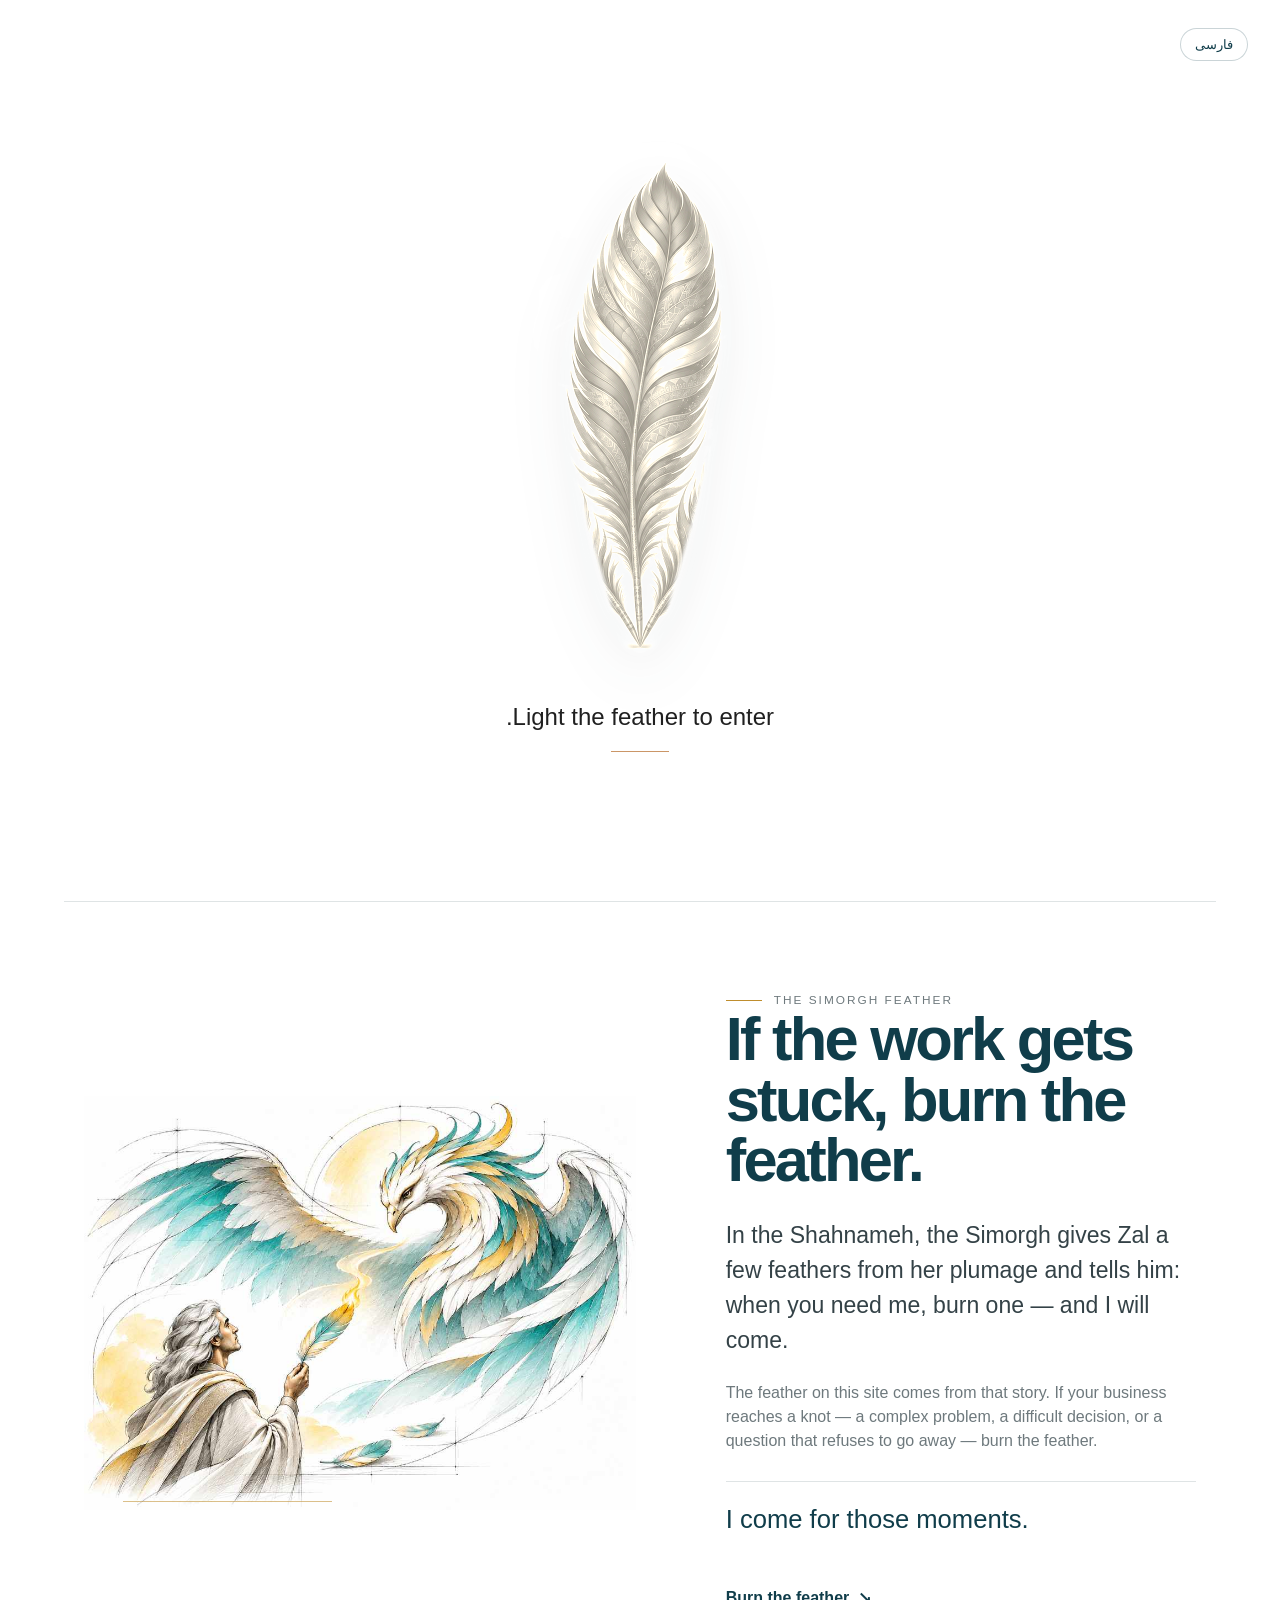
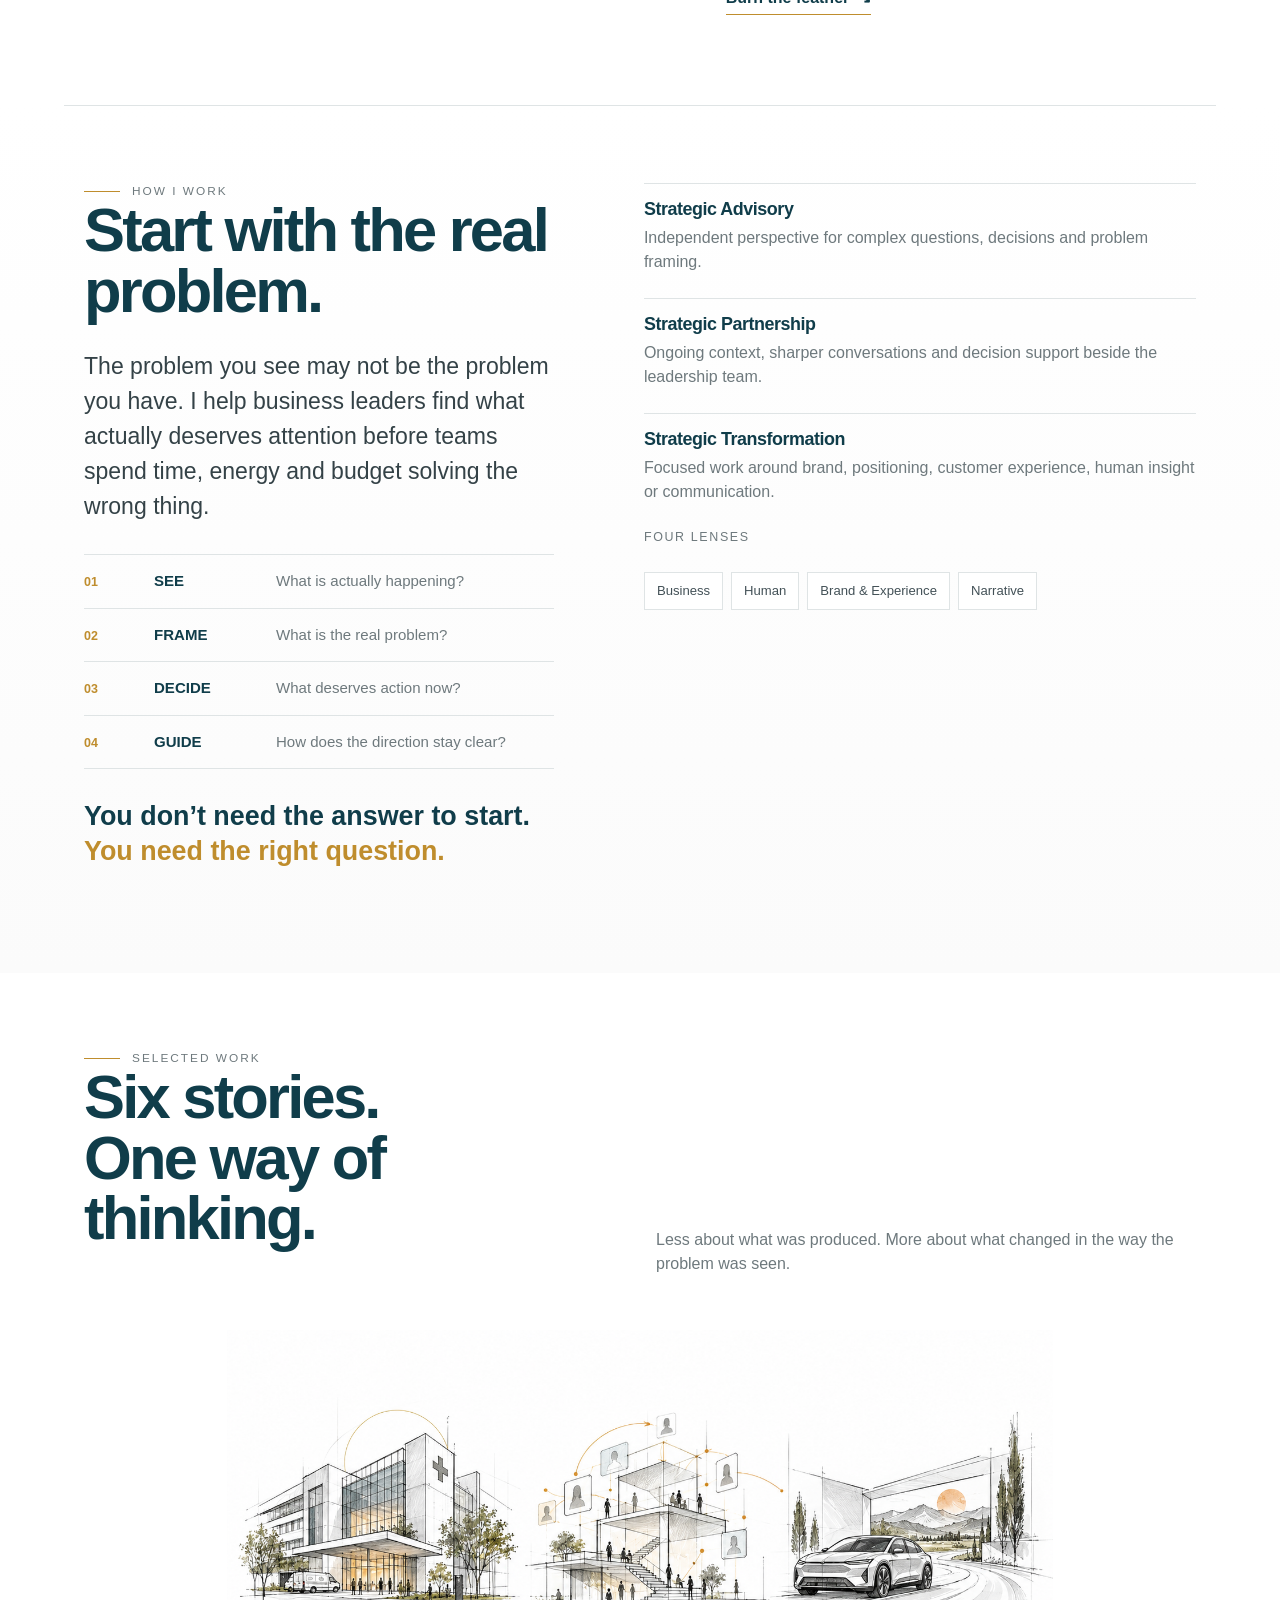
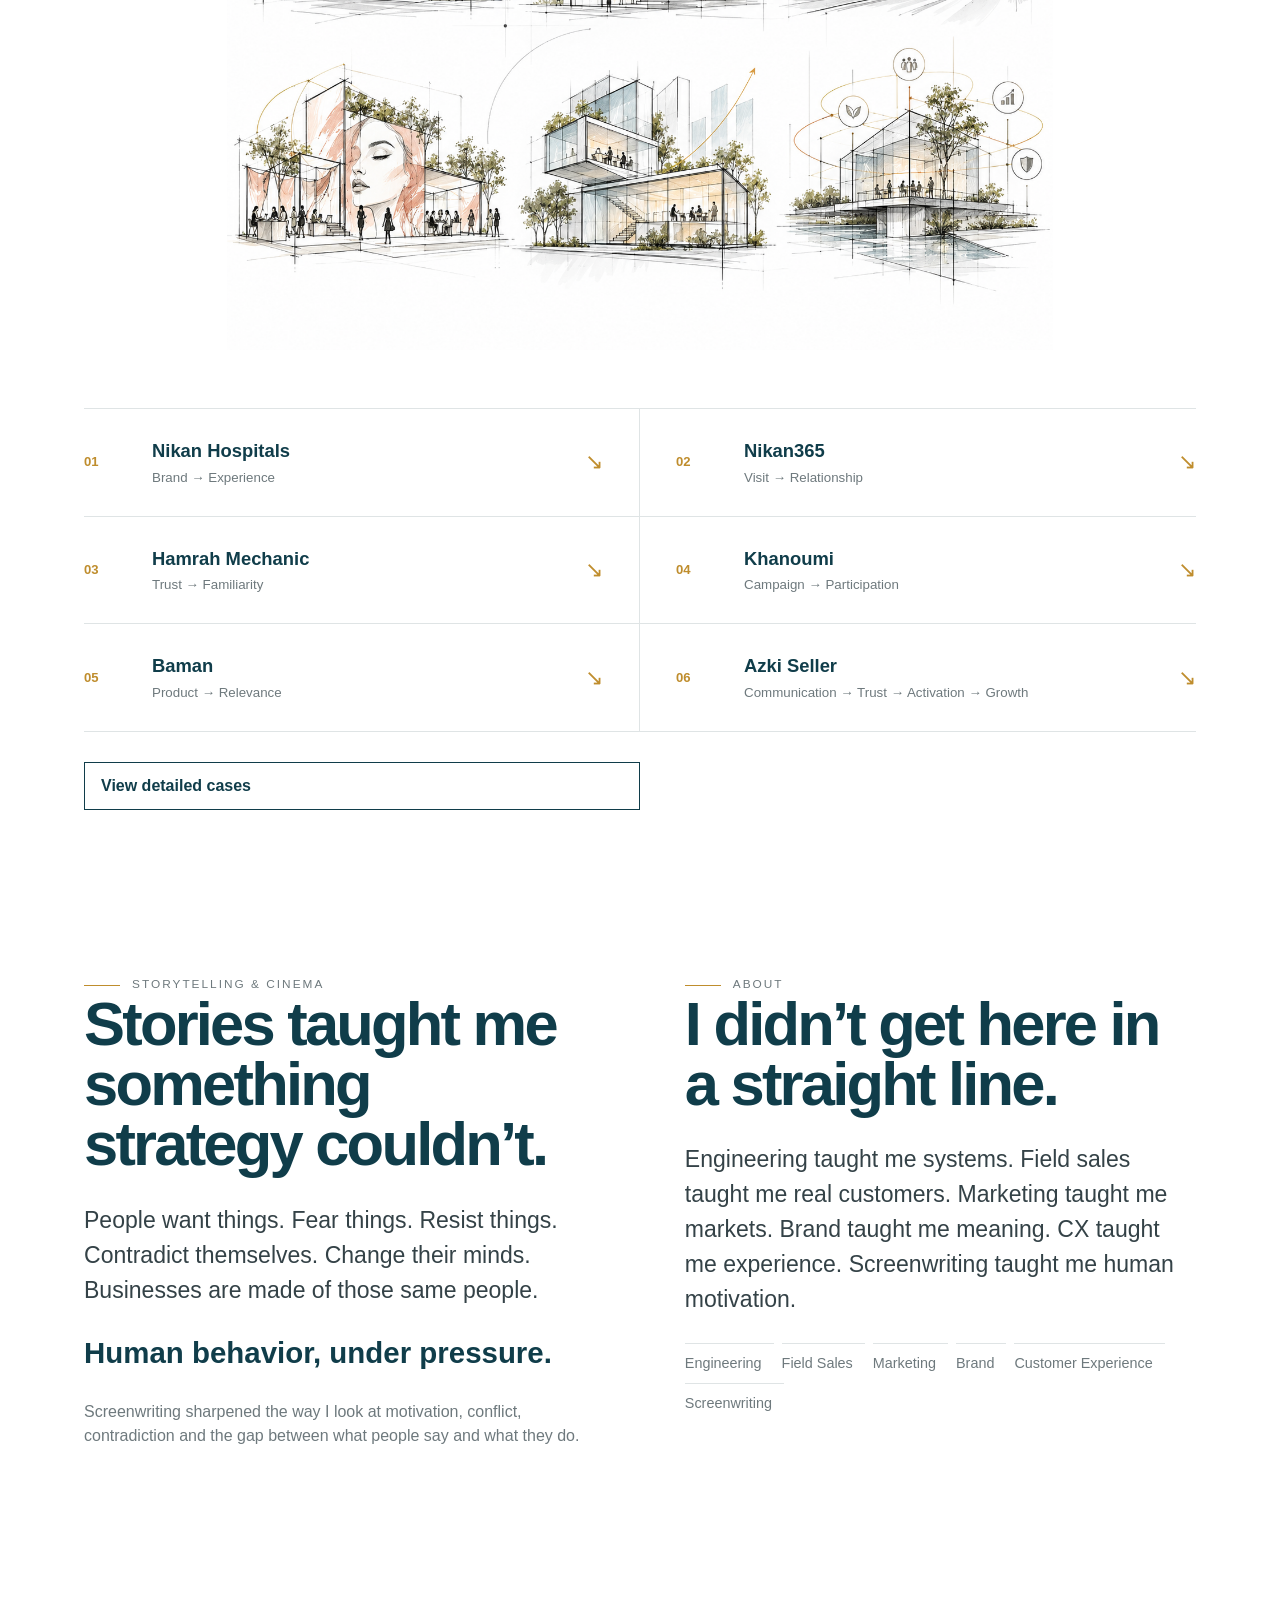
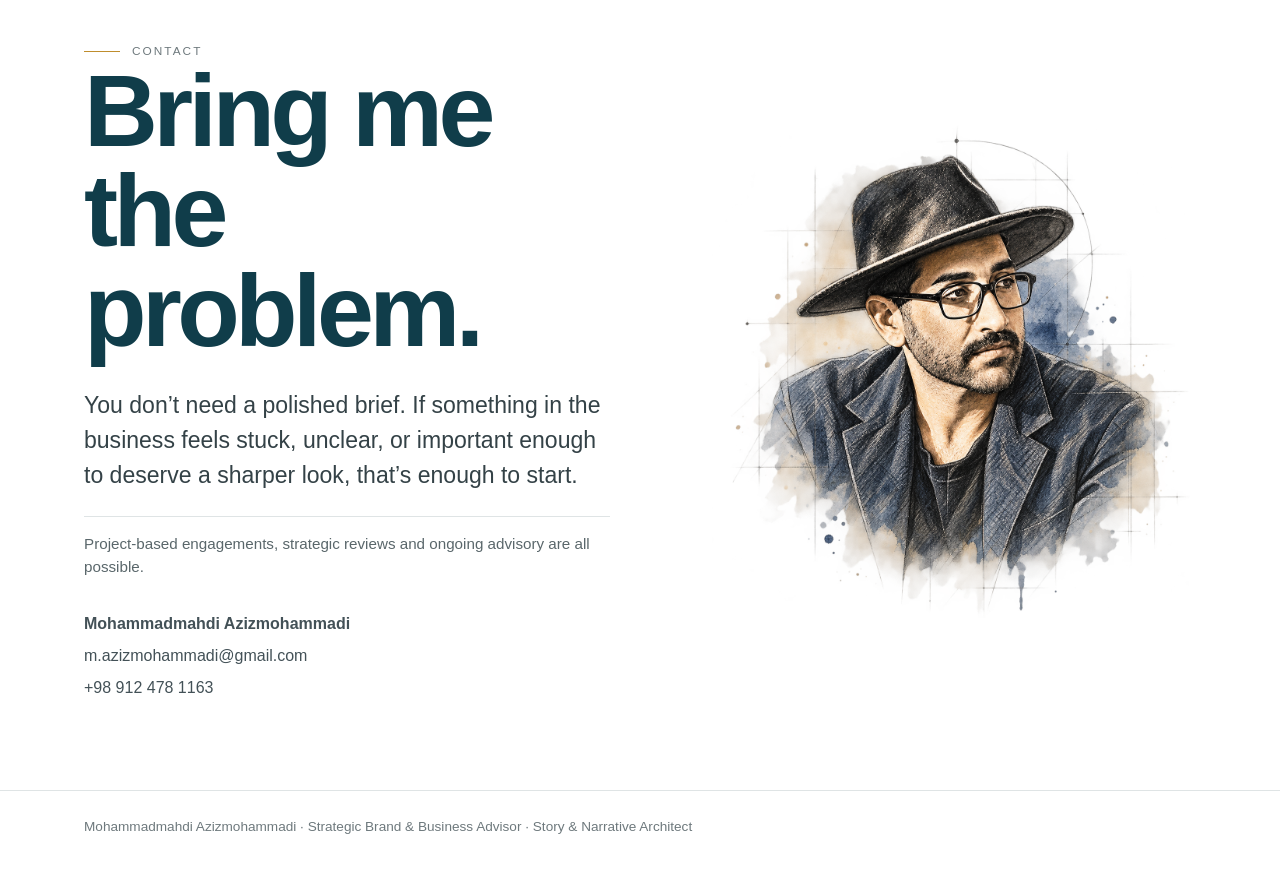
==== commit 1a96c16b: "Prepare Dana executive typography system" ====
--- a/index.html
+++ b/index.html
@@ -628,25 +628,16 @@
     padding:18px var(--pad) 22px;
   }
   .navlinks a{padding:8px 0;font-size:.96rem}
-  .nav-actions{gap:7px}
-  .portfolio-btn{display:none}
-  .lang-toggle{padding:8px 11px;font-size:.78rem}
-  .menu{font-size:.78rem}
-  .portfolio-mobile{display:none!important}
-  @media(max-width:900px){
-    .portfolio-mobile{
-      display:flex!important;
-      align-items:center;
-      justify-content:center;
-      min-height:44px;
-      margin-top:6px;
-      padding:10px 14px!important;
-      border:1px solid var(--ink);
-      color:var(--ink)!important;
-      font-weight:600;
-      font-size:.9rem!important;
-    }
-  }
+  .nav-actions{gap:6px}
+  .portfolio-btn{
+    display:inline-flex;
+    min-height:34px;
+    padding:7px 10px;
+    font-size:.72rem;
+    letter-spacing:.02em;
+  }
+  .lang-toggle{padding:8px 10px;font-size:.76rem}
+  .menu{font-size:.76rem;padding:8px 0}
 
   section{padding:54px 0}
   .divider{margin:0 var(--pad)}
@@ -922,10 +913,13 @@
 }
 
 @media (max-width: 420px){
-  :root{--pad:16px}
-  .brand{font-size:.76rem}
-  .lang-toggle{padding:7px 9px;font-size:.72rem}
-  .menu{font-size:.72rem}
+  :root{--pad:14px}
+  .nav{gap:8px}
+  .brand{font-size:.7rem;max-width:82px;line-height:1.1}
+  .nav-actions{gap:4px}
+  .portfolio-btn{min-height:32px;padding:6px 8px;font-size:.66rem}
+  .lang-toggle{padding:7px 8px;font-size:.68rem}
+  .menu{font-size:.68rem}
   .hero h1,
   html[dir="rtl"] .hero h1{
     font-size:clamp(2rem,10vw,2.65rem)!important;
@@ -937,6 +931,76 @@
     font-size:1.7rem!important;
   }
   .case-toggle{font-size:.9rem}
+}
+</style>
+
+<style>
+/* DANA_ADVISORY_TYPE_SYSTEM_V13
+   Upload these files to assets/fonts/:
+   Dana-Regular.ttf, Dana-Medium.ttf, Dana-DemiBold.ttf, Dana-Bold.ttf */
+@font-face{
+  font-family:"DanaWeb";
+  src:url("assets/fonts/Dana-Regular.ttf") format("truetype");
+  font-weight:400;
+  font-style:normal;
+  font-display:swap;
+}
+@font-face{
+  font-family:"DanaWeb";
+  src:url("assets/fonts/Dana-Medium.ttf") format("truetype");
+  font-weight:500;
+  font-style:normal;
+  font-display:swap;
+}
+@font-face{
+  font-family:"DanaWeb";
+  src:url("assets/fonts/Dana-DemiBold.ttf") format("truetype");
+  font-weight:600;
+  font-style:normal;
+  font-display:swap;
+}
+@font-face{
+  font-family:"DanaWeb";
+  src:url("assets/fonts/Dana-Bold.ttf") format("truetype");
+  font-weight:700;
+  font-style:normal;
+  font-display:swap;
+}
+
+body,
+html[dir="rtl"] body{
+  font-family:"DanaWeb","IBM Plex Sans","Vazirmatn","IRANSansX",Tahoma,Arial,sans-serif;
+  font-weight:400;
+}
+.brand,.navlinks,.lang-toggle,.portfolio-btn,.menu,.eyebrow,.label{
+  font-family:"DanaWeb","IBM Plex Sans",sans-serif;
+  font-weight:500;
+}
+h1,h2,h3,.bigquote,.compact-quote,.myth-line{
+  font-family:"DanaWeb","IBM Plex Sans",sans-serif;
+  font-weight:600;
+}
+h1{font-weight:600}
+h2{font-weight:600}
+h3{font-weight:600}
+.lead,.muted,.myth-note,.compact-card p,.work-head p{
+  font-weight:400;
+}
+.case-toggle,.text-link,.contact-info strong{
+  font-weight:600;
+}
+
+/* advisory tone: restrained, executive, less theatrical */
+html[dir="rtl"] body{line-height:1.82}
+html[dir="rtl"] .lead{line-height:1.86}
+html[dir="rtl"] h1,
+html[dir="rtl"] h2,
+html[dir="rtl"] h3{
+  letter-spacing:-.018em!important;
+}
+html[dir="rtl"] .eyebrow,
+html[dir="rtl"] .label{
+  font-weight:500;
 }
 </style>
 </head>
@@ -960,7 +1024,6 @@
 <a href="#work">Work</a>
 <a href="#story">Story &amp; About</a>
 <a href="#contact">Contact</a>
-<a class="portfolio-mobile" href="https://portfolio.azizmohammadii.ir/index-fa.html" target="_blank" rel="noopener noreferrer">PORTFOLIO ↗</a>
 </nav>
 <div class="nav-actions"><a class="portfolio-btn" href="https://portfolio.azizmohammadii.ir/index-fa.html" target="_blank" rel="noopener noreferrer">PORTFOLIO ↗</a><button aria-label="Switch to Persian" class="lang-toggle header-lang-toggle" data-lang-toggle="" type="button">فارسی</button><button aria-label="Toggle menu" class="menu">MENU</button></div></div>
 </header>
@@ -1358,7 +1421,7 @@
 <script>
 (() => {
   const FA={
-    "PORTFOLIO ↗":"پورتفولیو ↗","Why the feather":"قصهٔ پر",
+    "PORTFOLIO ↗":"نمونه‌کار ↗","Why the feather":"قصهٔ پر",
     "Story & About":"قصه و مسیر من",
     "The Simorgh feather":"قصهٔ پر سیمرغ",
     "If the work gets stuck, burn the feather.":"اگر کار گره خورد، پر را آتش بزنید.",
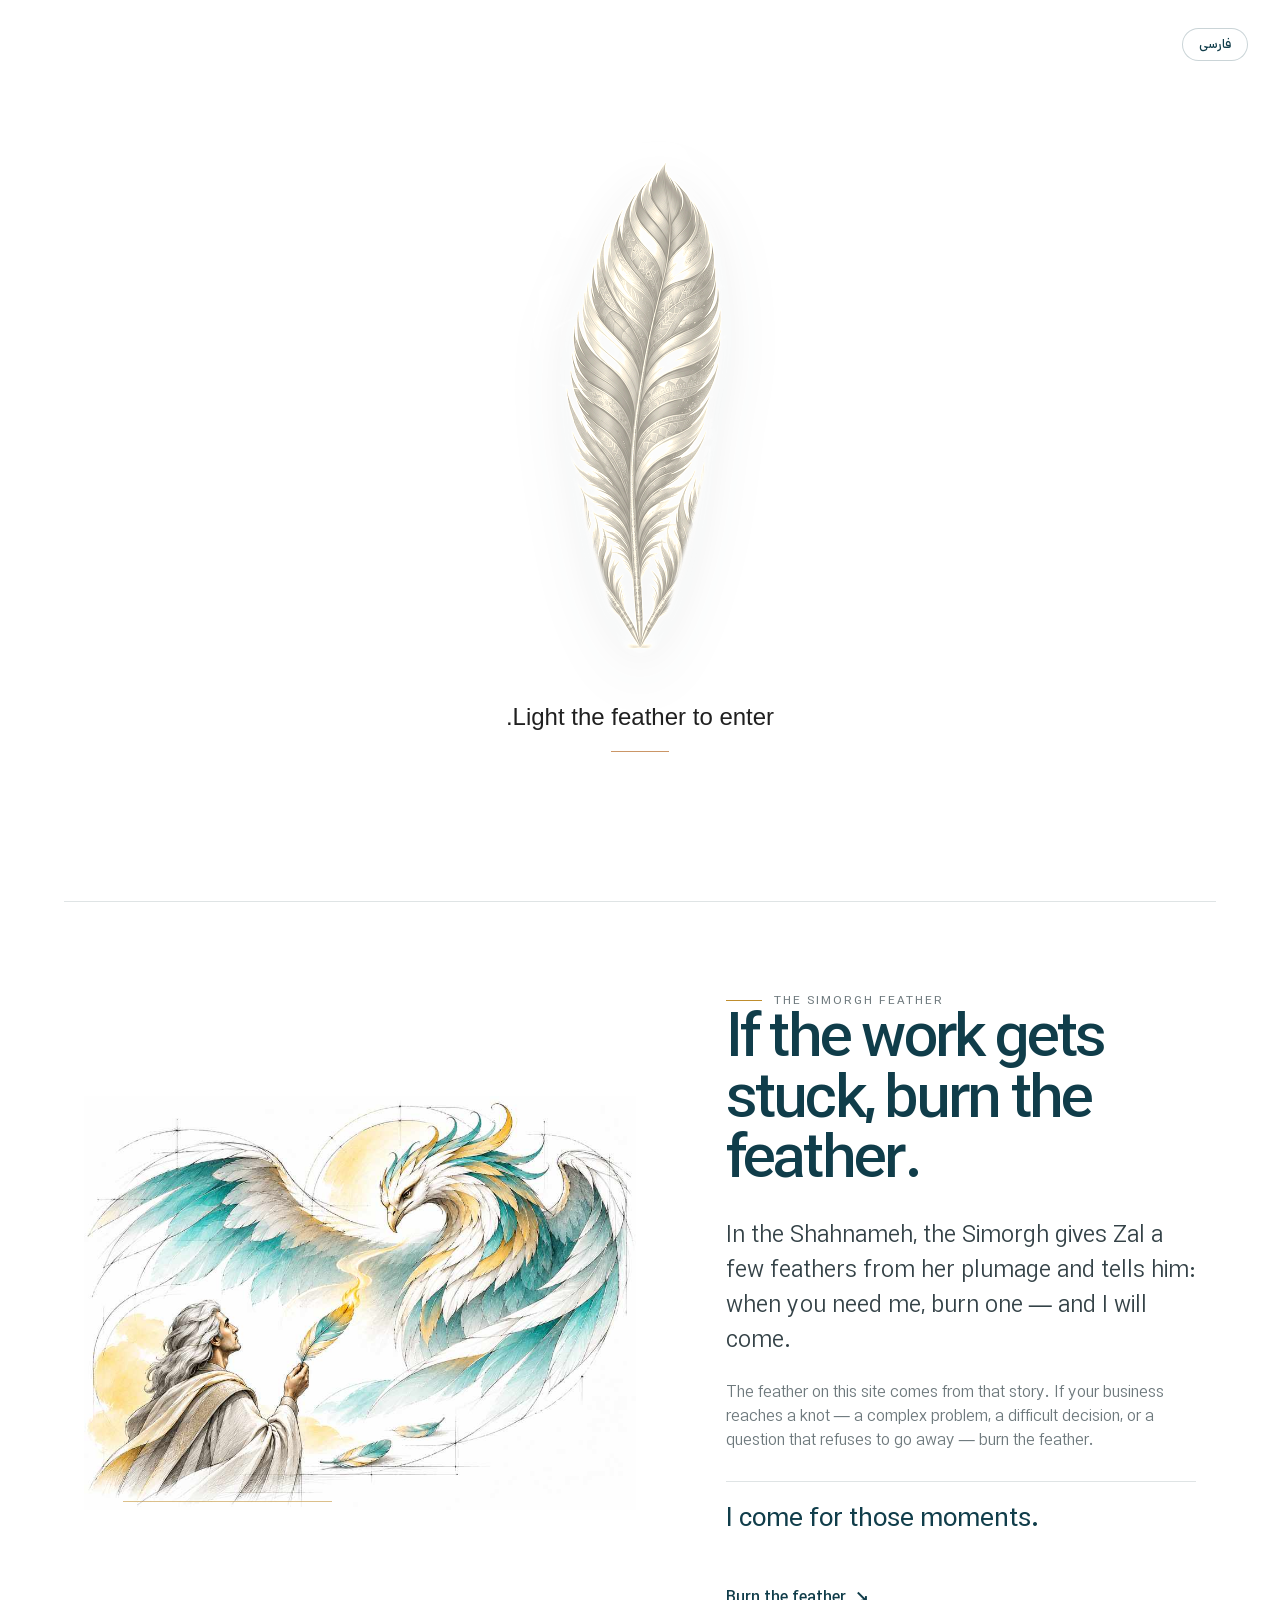
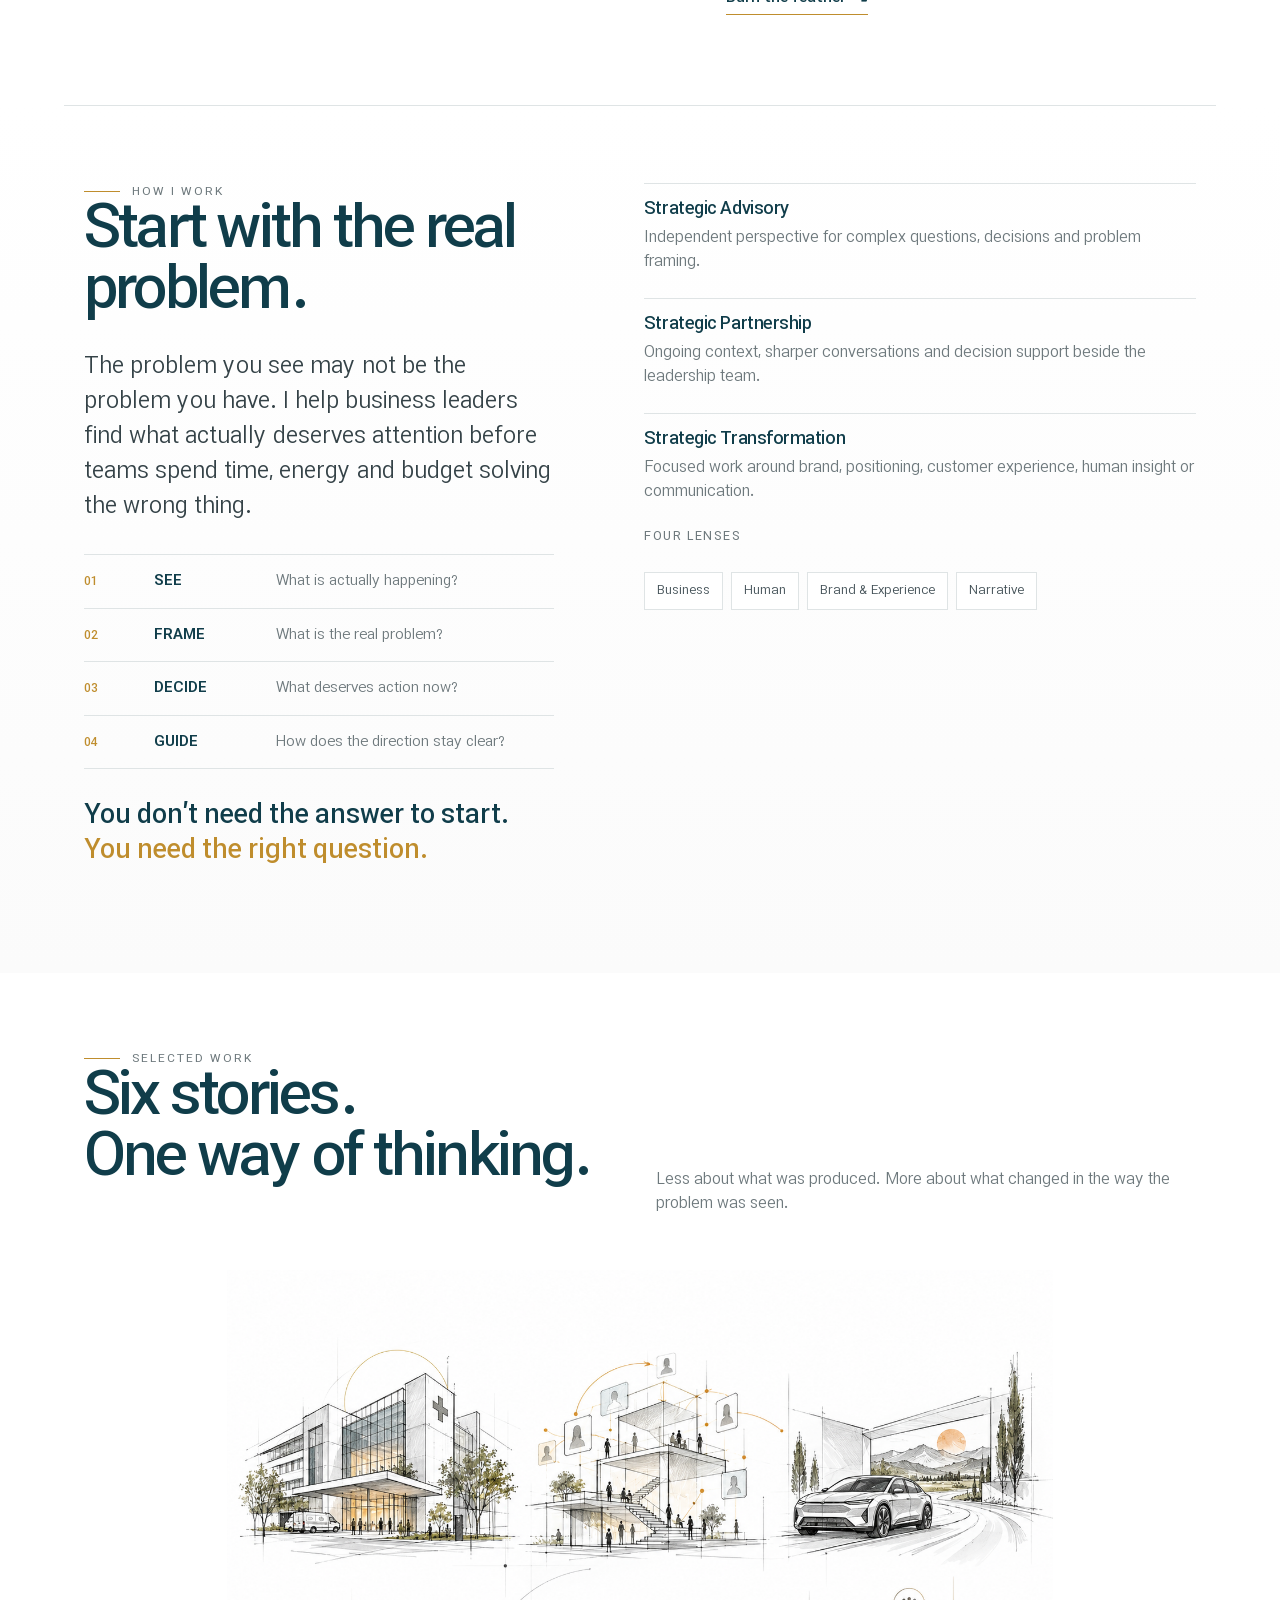
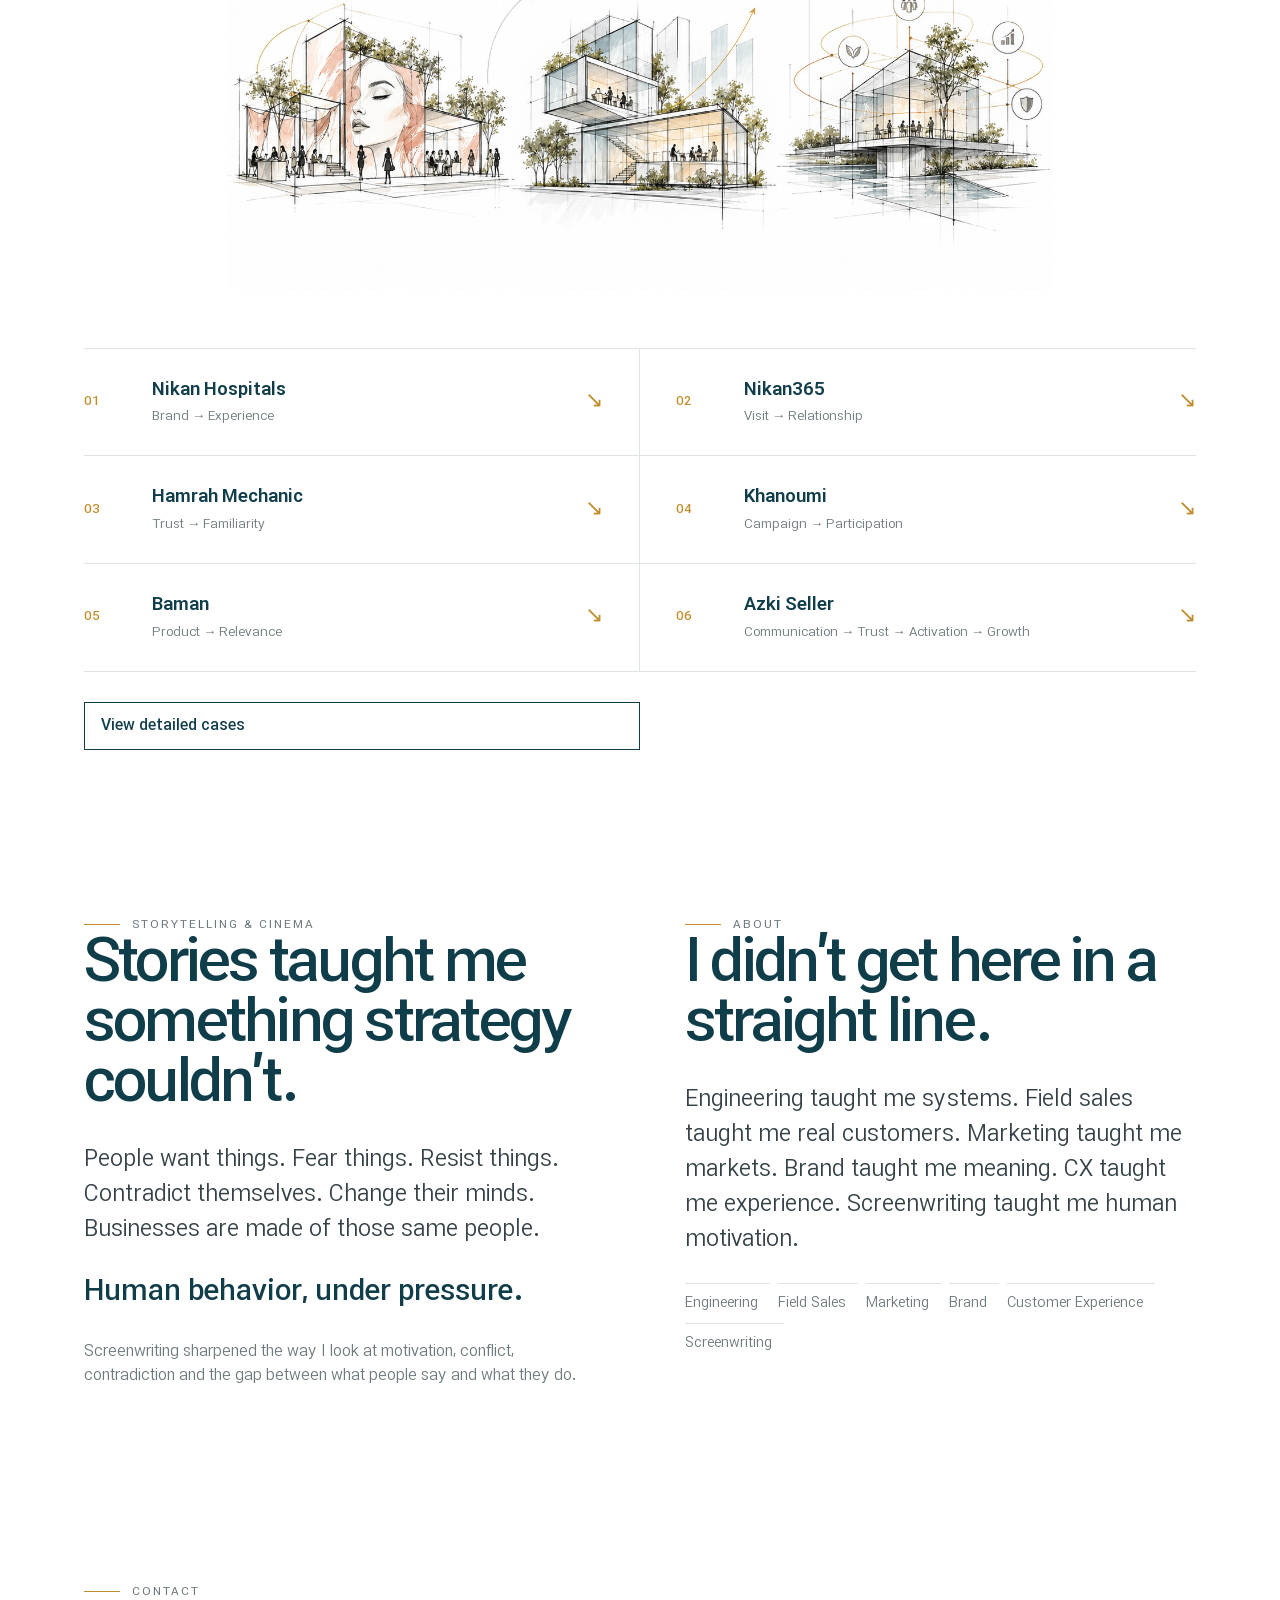
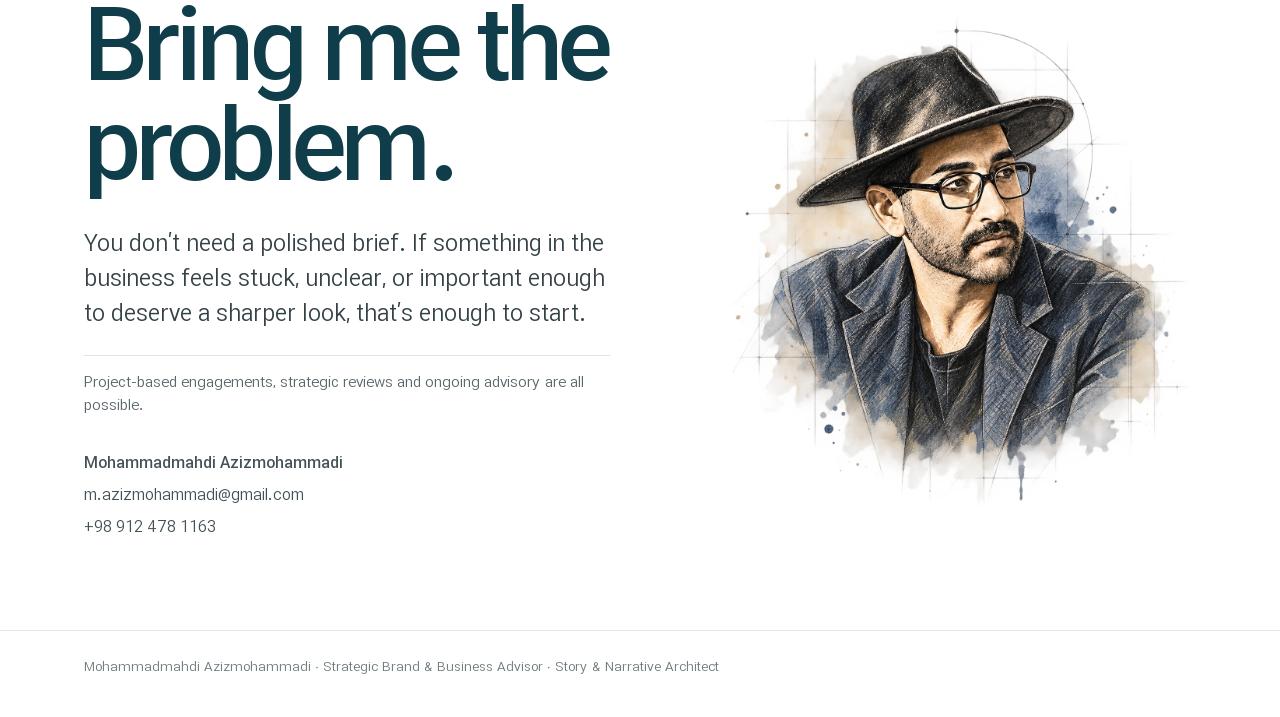
==== commit 270b79dd: "Point Dana typography to uploaded font files" ====
--- a/index.html
+++ b/index.html
@@ -940,28 +940,28 @@
    Dana-Regular.ttf, Dana-Medium.ttf, Dana-DemiBold.ttf, Dana-Bold.ttf */
 @font-face{
   font-family:"DanaWeb";
-  src:url("assets/fonts/Dana-Regular.ttf") format("truetype");
+  src:url("assets/fonts/DANA-REGULAR (1).TTF") format("truetype");
   font-weight:400;
   font-style:normal;
   font-display:swap;
 }
 @font-face{
   font-family:"DanaWeb";
-  src:url("assets/fonts/Dana-Medium.ttf") format("truetype");
+  src:url("assets/fonts/DANA-MEDIUM (1).TTF") format("truetype");
   font-weight:500;
   font-style:normal;
   font-display:swap;
 }
 @font-face{
   font-family:"DanaWeb";
-  src:url("assets/fonts/Dana-DemiBold.ttf") format("truetype");
+  src:url("assets/fonts/DANA-DEMIBOLD (1).TTF") format("truetype");
   font-weight:600;
   font-style:normal;
   font-display:swap;
 }
 @font-face{
   font-family:"DanaWeb";
-  src:url("assets/fonts/Dana-Bold.ttf") format("truetype");
+  src:url("assets/fonts/DANA-BOLD (1).TTF") format("truetype");
   font-weight:700;
   font-style:normal;
   font-display:swap;
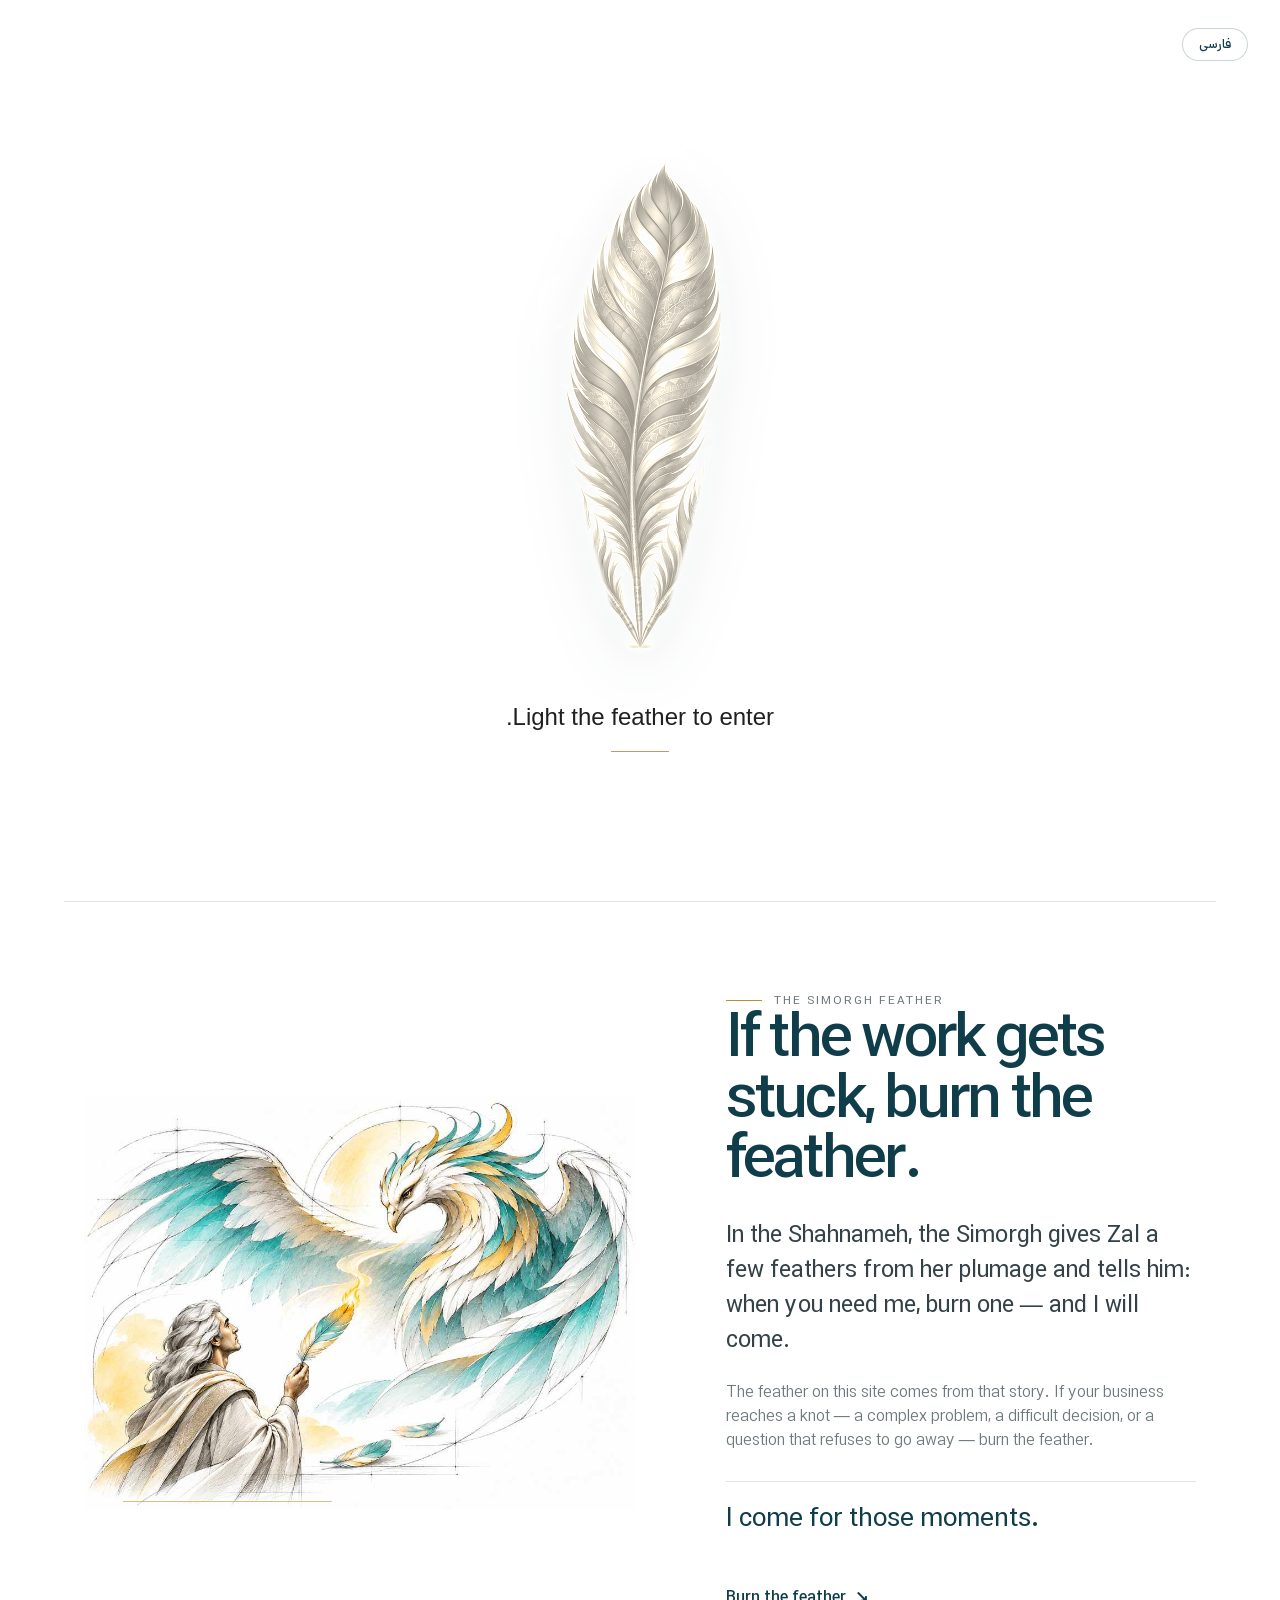
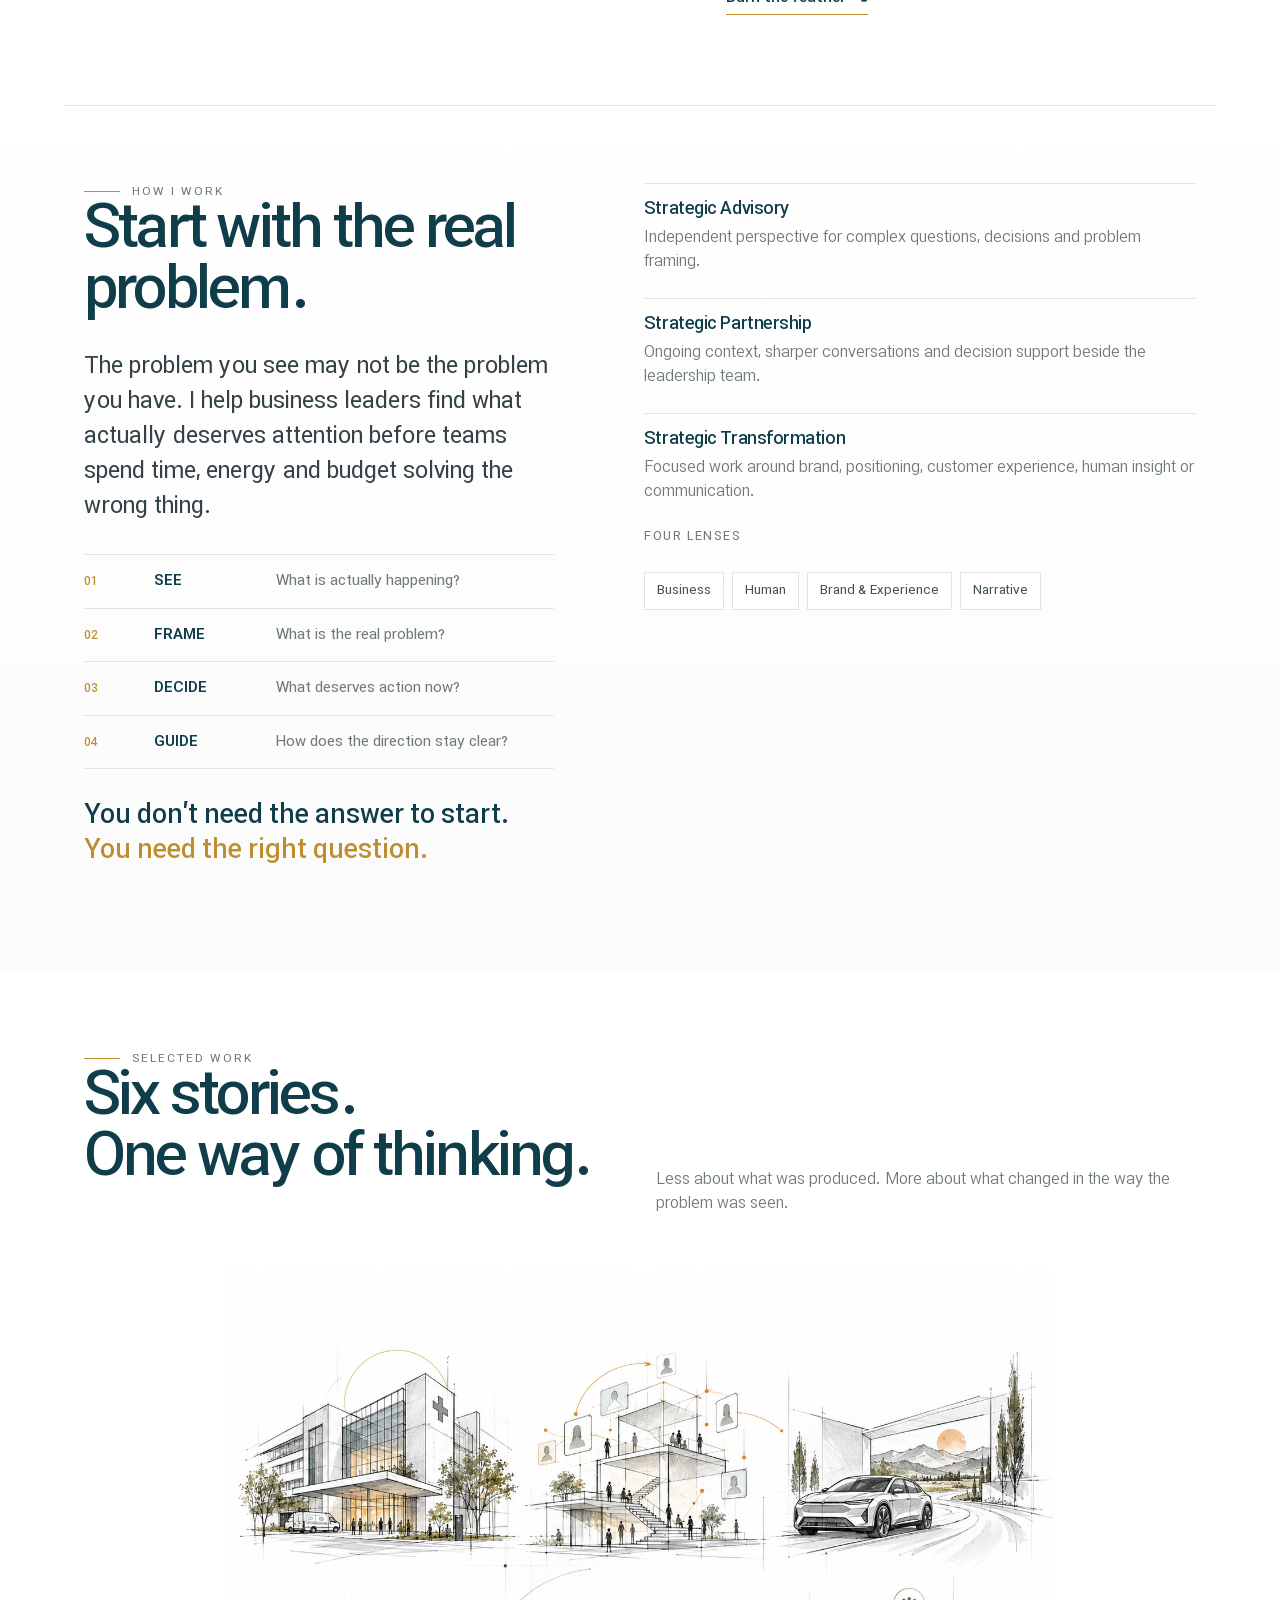
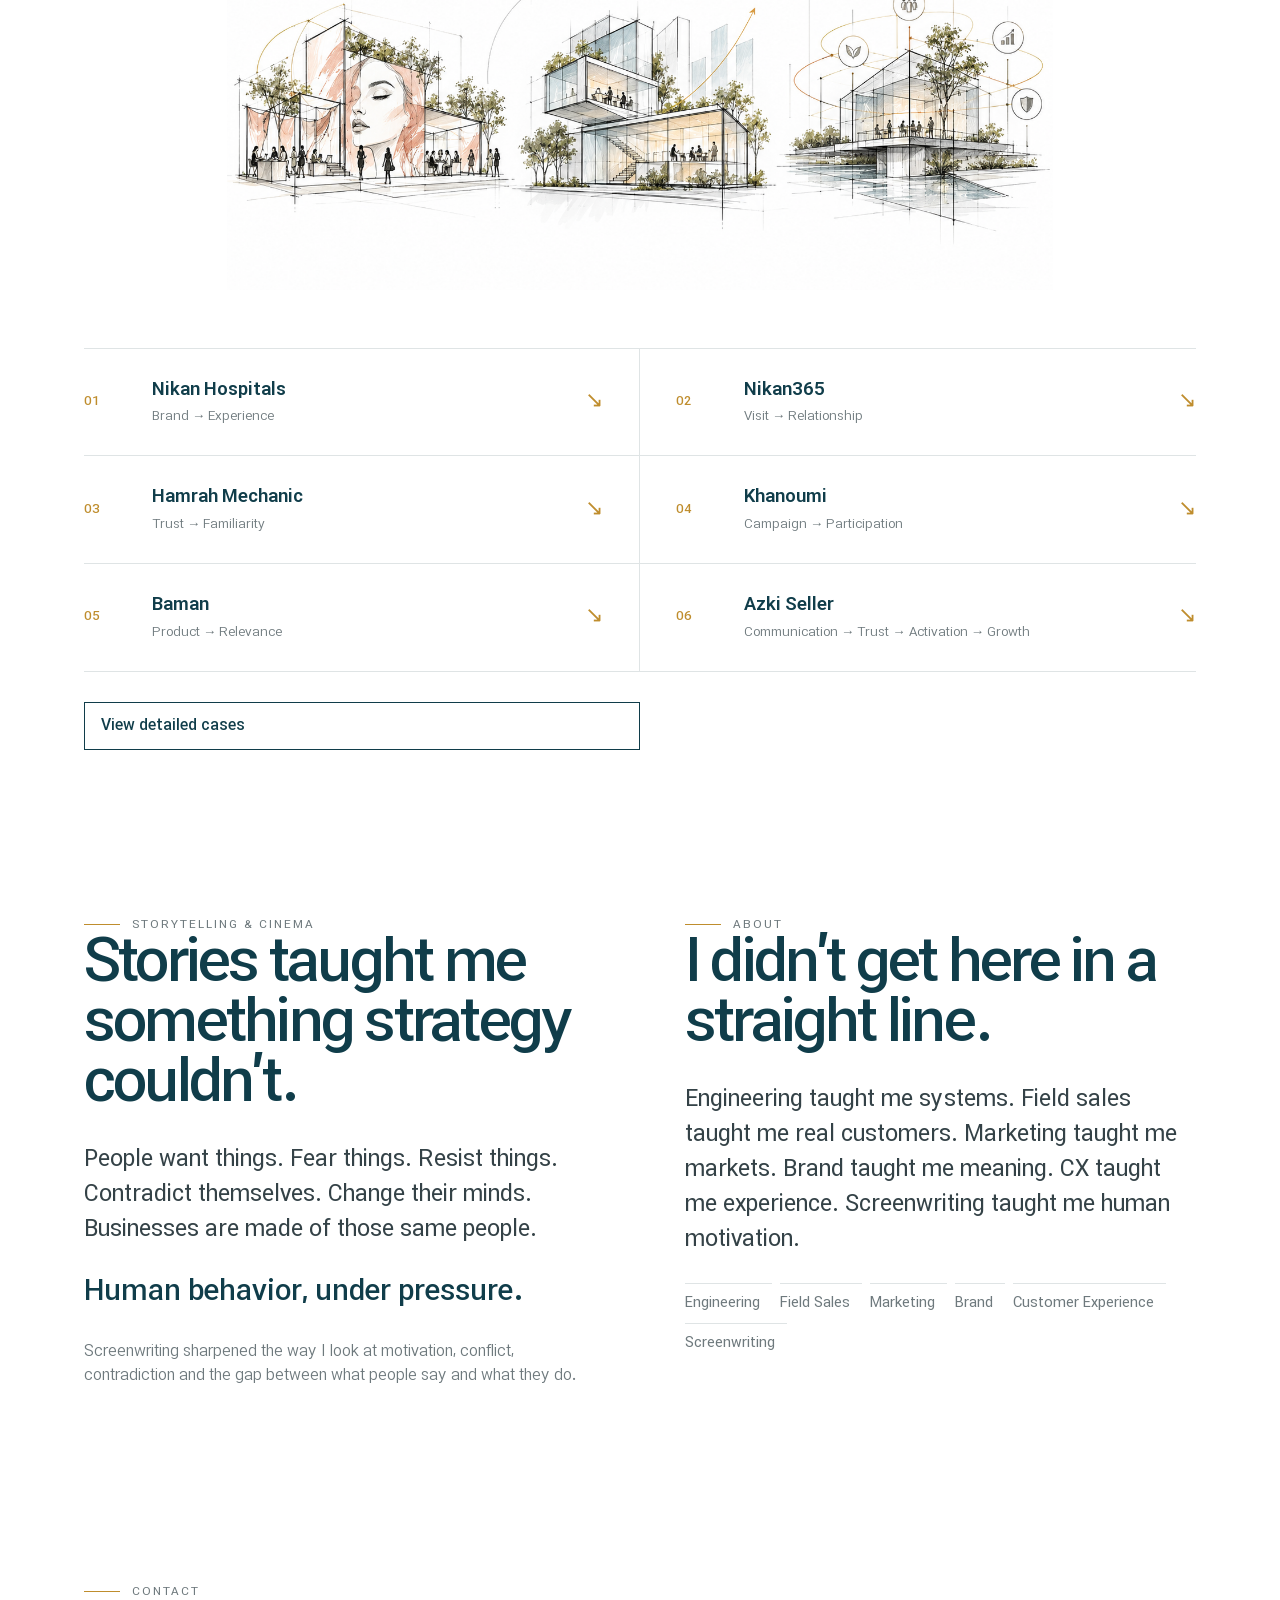
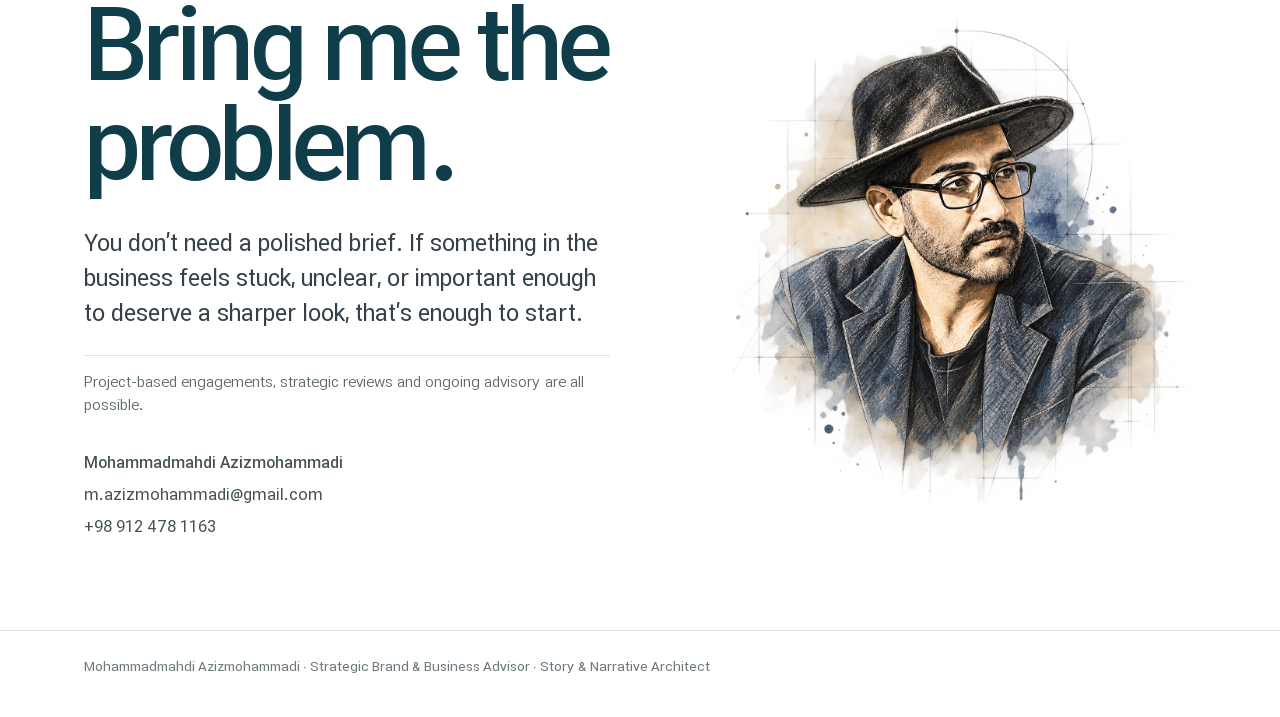
==== commit 069b3d47: "Increase advisory body text weight for readability" ====
--- a/index.html
+++ b/index.html
@@ -970,7 +970,7 @@
 body,
 html[dir="rtl"] body{
   font-family:"DanaWeb","IBM Plex Sans","Vazirmatn","IRANSansX",Tahoma,Arial,sans-serif;
-  font-weight:400;
+  font-weight:500;
 }
 .brand,.navlinks,.lang-toggle,.portfolio-btn,.menu,.eyebrow,.label{
   font-family:"DanaWeb","IBM Plex Sans",sans-serif;
@@ -983,8 +983,11 @@
 h1{font-weight:600}
 h2{font-weight:600}
 h3{font-weight:600}
-.lead,.muted,.myth-note,.compact-card p,.work-head p{
+.muted,.myth-note,.compact-card p,.work-head p,.contact-note,.work-link small,.metric span,.engine small{
   font-weight:400;
+}
+.lead,.simorgh-copy .lead,.compact-copy .lead,.contact .lead{
+  font-weight:500;
 }
 .case-toggle,.text-link,.contact-info strong{
   font-weight:600;
